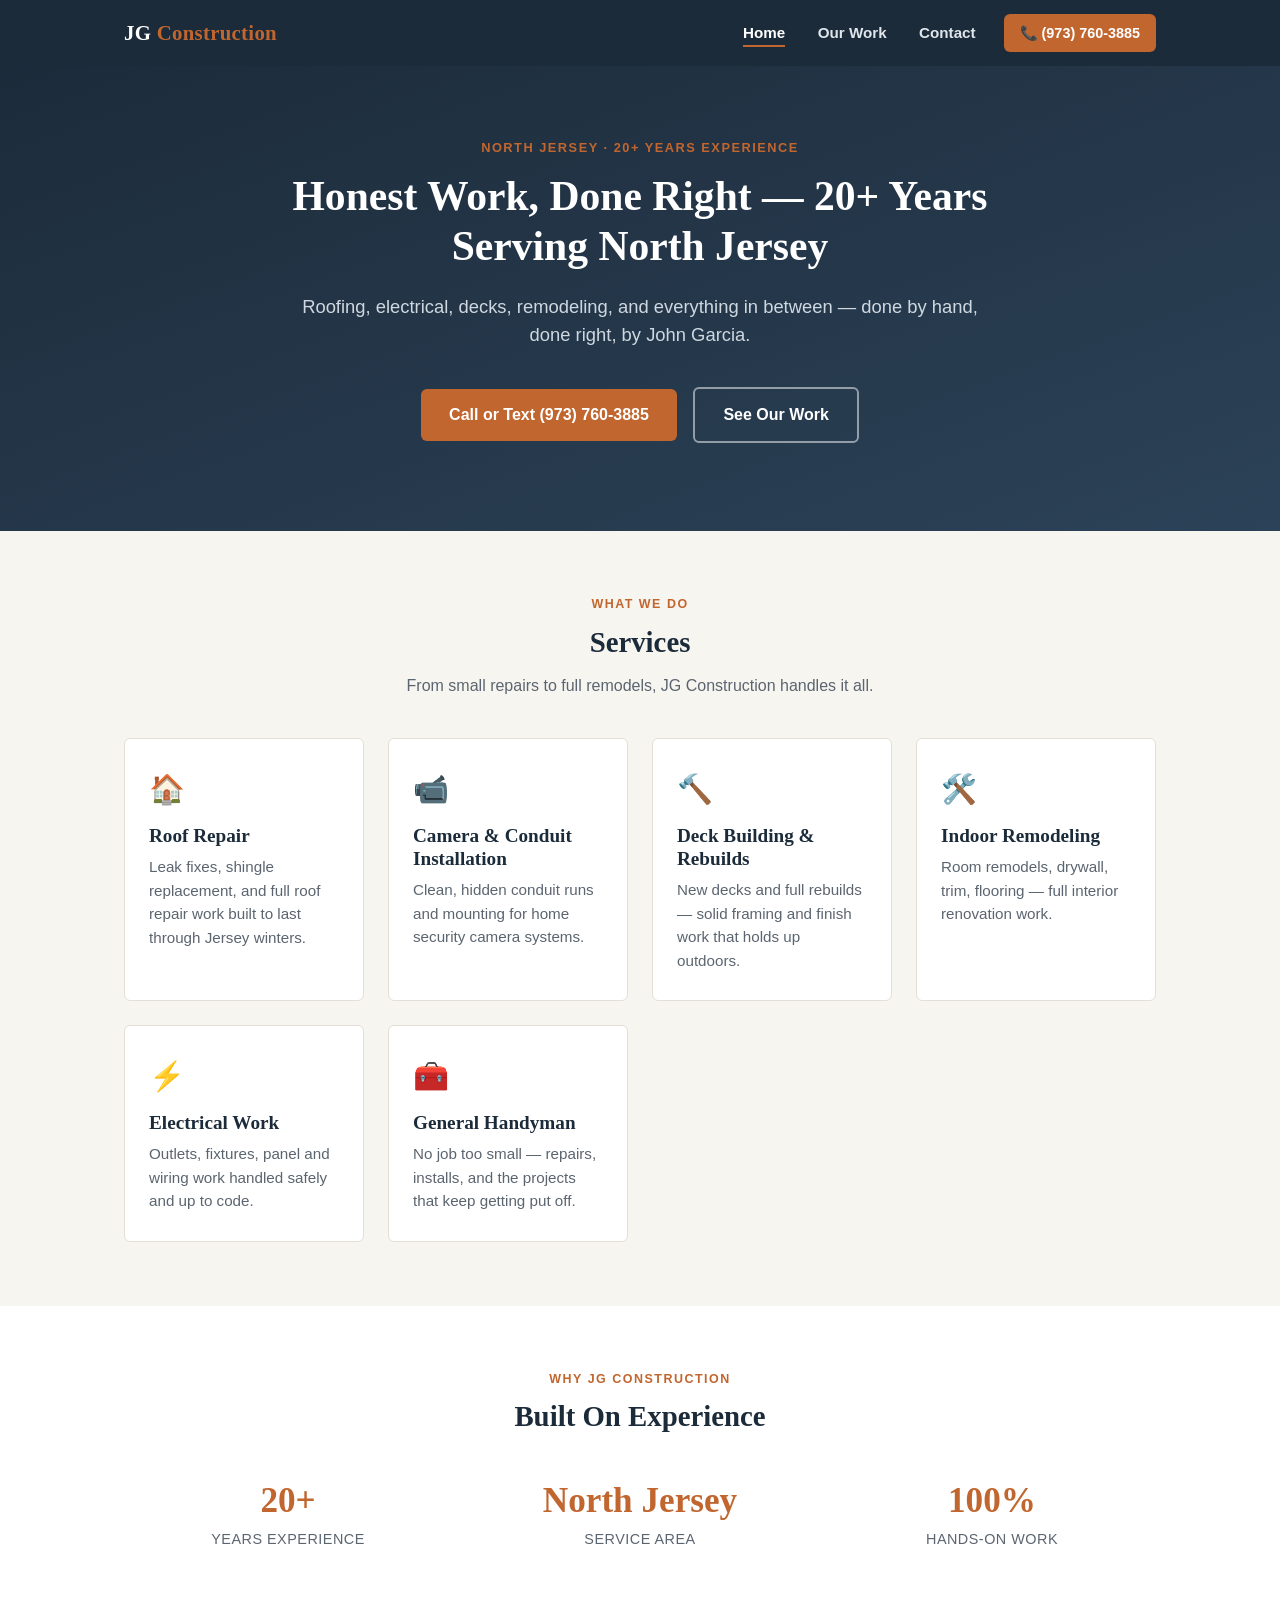
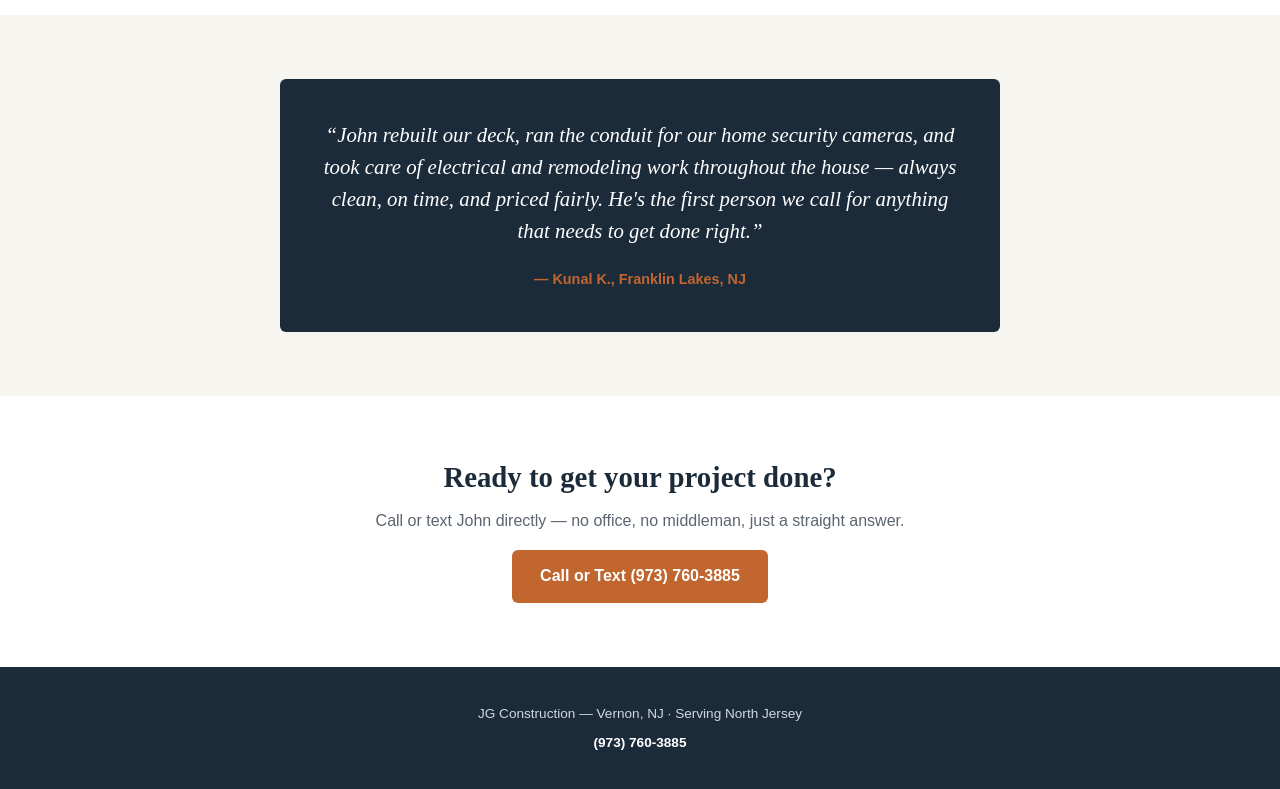
==== index.html @ a0eb36b0 "Initial JG Construction site: home, work gallery, contact Co-Authored-By: Claude Sonnet 5 <noreply@a" ====
<!DOCTYPE html>
<html lang="en">
<head>
<meta charset="UTF-8">
<meta name="viewport" content="width=device-width, initial-scale=1.0">
<title>JG Construction | North Jersey Handyman & Contractor</title>
<meta name="description" content="JG Construction — 20+ years of roofing, electrical, deck, and remodeling work serving North Jersey. Licensed, honest, reliable. Call John Garcia today.">
<link rel="stylesheet" href="css/style.css">
</head>
<body>

<header class="site-header">
  <div class="wrap">
    <a class="brand" href="index.html">JG <span>Construction</span></a>
    <div style="display:flex; align-items:center;">
      <nav class="main-nav">
        <a href="index.html" class="active">Home</a>
        <a href="work.html">Our Work</a>
        <a href="contact.html">Contact</a>
      </nav>
      <a class="header-phone" href="tel:9737603885">📞 (973) 760-3885</a>
    </div>
  </div>
</header>

<section class="hero">
  <div class="wrap">
    <div class="eyebrow">North Jersey · 20+ Years Experience</div>
    <h1>Honest Work, Done Right — 20+ Years Serving North Jersey</h1>
    <p class="tagline">Roofing, electrical, decks, remodeling, and everything in between — done by hand, done right, by John Garcia.</p>
    <a class="btn" href="tel:9737603885">Call or Text (973) 760-3885</a>
    <a class="btn secondary" href="work.html">See Our Work</a>
  </div>
</section>

<section>
  <div class="wrap">
    <div class="section-head">
      <div class="eyebrow">What We Do</div>
      <h2>Services</h2>
      <p>From small repairs to full remodels, JG Construction handles it all.</p>
    </div>
    <div class="grid">
      <div class="card">
        <div class="icon">🏠</div>
        <h3>Roof Repair</h3>
        <p>Leak fixes, shingle replacement, and full roof repair work built to last through Jersey winters.</p>
      </div>
      <div class="card">
        <div class="icon">📹</div>
        <h3>Camera &amp; Conduit Installation</h3>
        <p>Clean, hidden conduit runs and mounting for home security camera systems.</p>
      </div>
      <div class="card">
        <div class="icon">🔨</div>
        <h3>Deck Building &amp; Rebuilds</h3>
        <p>New decks and full rebuilds — solid framing and finish work that holds up outdoors.</p>
      </div>
      <div class="card">
        <div class="icon">🛠️</div>
        <h3>Indoor Remodeling</h3>
        <p>Room remodels, drywall, trim, flooring — full interior renovation work.</p>
      </div>
      <div class="card">
        <div class="icon">⚡</div>
        <h3>Electrical Work</h3>
        <p>Outlets, fixtures, panel and wiring work handled safely and up to code.</p>
      </div>
      <div class="card">
        <div class="icon">🧰</div>
        <h3>General Handyman</h3>
        <p>No job too small — repairs, installs, and the projects that keep getting put off.</p>
      </div>
    </div>
  </div>
</section>

<section class="alt">
  <div class="wrap">
    <div class="section-head">
      <div class="eyebrow">Why JG Construction</div>
      <h2>Built On Experience</h2>
    </div>
    <div class="stats">
      <div class="stat">
        <div class="num">20+</div>
        <div class="label">Years Experience</div>
      </div>
      <div class="stat">
        <div class="num">North Jersey</div>
        <div class="label">Service Area</div>
      </div>
      <div class="stat">
        <div class="num">100%</div>
        <div class="label">Hands-On Work</div>
      </div>
    </div>
  </div>
</section>

<section>
  <div class="wrap">
    <div class="testimonial">
      <blockquote>&ldquo;John rebuilt our deck, ran the conduit for our home security cameras, and took care of electrical and remodeling work throughout the house — always clean, on time, and priced fairly. He's the first person we call for anything that needs to get done right.&rdquo;</blockquote>
      <cite>— Kunal K., Franklin Lakes, NJ</cite>
    </div>
  </div>
</section>

<section class="alt">
  <div class="wrap" style="text-align:center;">
    <h2>Ready to get your project done?</h2>
    <p>Call or text John directly — no office, no middleman, just a straight answer.</p>
    <a class="btn" href="tel:9737603885">Call or Text (973) 760-3885</a>
  </div>
</section>

<footer class="site-footer">
  <div class="wrap">
    <p style="color:#cfd8e0; margin-bottom:8px;">JG Construction — Vernon, NJ &middot; Serving North Jersey</p>
    <a href="tel:9737603885">(973) 760-3885</a>
  </div>
</footer>

</body>
</html>
---- css/style.css ----
/* JG Construction — shared styles */

:root {
  --navy: #1c2b3a;
  --navy-light: #2c4258;
  --cream: #f7f5f0;
  --paper: #ffffff;
  --ink: #23272b;
  --muted: #5b6570;
  --accent: #c1662f;
  --accent-dark: #9e4f22;
  --border: #e4dfd6;
  --radius: 6px;
  --max: 1080px;
}

* { box-sizing: border-box; }

html { scroll-behavior: smooth; }

body {
  margin: 0;
  background: var(--cream);
  color: var(--ink);
  font-family: -apple-system, BlinkMacSystemFont, "Segoe UI", Roboto, Helvetica, Arial, sans-serif;
  line-height: 1.55;
}

h1, h2, h3 {
  font-family: Georgia, "Times New Roman", serif;
  color: var(--navy);
  line-height: 1.2;
  margin: 0 0 0.5em;
}

h1 { font-size: 2.4rem; }
h2 { font-size: 1.8rem; }
h3 { font-size: 1.2rem; }

p { margin: 0 0 1em; color: var(--muted); }

a { color: inherit; }

img { max-width: 100%; display: block; }

.wrap {
  max-width: var(--max);
  margin: 0 auto;
  padding: 0 24px;
}

/* Header / nav */
.site-header {
  background: var(--navy);
  color: #fff;
  position: sticky;
  top: 0;
  z-index: 20;
}

.site-header .wrap {
  display: flex;
  align-items: center;
  justify-content: space-between;
  padding-top: 14px;
  padding-bottom: 14px;
}

.brand {
  font-family: Georgia, serif;
  font-size: 1.3rem;
  font-weight: bold;
  color: #fff;
  text-decoration: none;
  letter-spacing: 0.3px;
}

.brand span { color: var(--accent); }

nav.main-nav a {
  color: #dfe6ec;
  text-decoration: none;
  margin-left: 28px;
  font-size: 0.95rem;
  font-weight: 600;
  padding-bottom: 4px;
  border-bottom: 2px solid transparent;
}

nav.main-nav a:hover,
nav.main-nav a.active {
  color: #fff;
  border-bottom-color: var(--accent);
}

.header-phone {
  display: none;
}

@media (min-width: 640px) {
  .header-phone {
    display: inline-block;
    margin-left: 28px;
    background: var(--accent);
    color: #fff;
    padding: 8px 16px;
    border-radius: var(--radius);
    font-weight: 700;
    text-decoration: none;
    font-size: 0.9rem;
    white-space: nowrap;
  }
  .header-phone:hover { background: var(--accent-dark); }
}

/* Hero */
.hero {
  background: linear-gradient(160deg, var(--navy) 0%, var(--navy-light) 100%);
  color: #fff;
  padding: 72px 0 88px;
}

.hero .wrap { max-width: 760px; text-align: center; }

.hero h1 { color: #fff; font-size: 2.6rem; }

.hero .tagline {
  color: #cfd8e0;
  font-size: 1.15rem;
  margin-bottom: 2em;
}

.hero .eyebrow {
  text-transform: uppercase;
  letter-spacing: 1.5px;
  font-size: 0.8rem;
  color: var(--accent);
  font-weight: 700;
  margin-bottom: 14px;
}

.btn {
  display: inline-block;
  background: var(--accent);
  color: #fff;
  padding: 14px 28px;
  border-radius: var(--radius);
  text-decoration: none;
  font-weight: 700;
  font-size: 1rem;
  transition: background 0.15s ease;
}

.btn:hover { background: var(--accent-dark); }

.btn.secondary {
  background: transparent;
  border: 2px solid rgba(255,255,255,0.5);
  color: #fff;
  margin-left: 12px;
}

.btn.secondary:hover { border-color: #fff; background: rgba(255,255,255,0.08); }

/* Sections */
section { padding: 64px 0; }

section.alt { background: var(--paper); }

.section-head { text-align: center; max-width: 620px; margin: 0 auto 40px; }

.section-head .eyebrow {
  text-transform: uppercase;
  letter-spacing: 1.5px;
  font-size: 0.78rem;
  color: var(--accent);
  font-weight: 700;
  margin-bottom: 10px;
}

/* Services grid */
.grid {
  display: grid;
  grid-template-columns: repeat(auto-fit, minmax(220px, 1fr));
  gap: 24px;
}

.card {
  background: var(--paper);
  border: 1px solid var(--border);
  border-radius: var(--radius);
  padding: 28px 24px;
}

.card .icon { font-size: 1.8rem; margin-bottom: 12px; }

.card h3 { margin-bottom: 8px; }

.card p { margin-bottom: 0; font-size: 0.95rem; }

/* Why us stats */
.stats {
  display: grid;
  grid-template-columns: repeat(auto-fit, minmax(160px, 1fr));
  gap: 24px;
  text-align: center;
  margin-top: 40px;
}

.stat .num {
  font-family: Georgia, serif;
  font-size: 2.2rem;
  color: var(--accent);
  font-weight: bold;
}

.stat .label {
  color: var(--muted);
  font-size: 0.9rem;
  text-transform: uppercase;
  letter-spacing: 0.5px;
}

/* Testimonial */
.testimonial {
  background: var(--navy);
  color: #fff;
  border-radius: var(--radius);
  padding: 40px;
  max-width: 720px;
  margin: 0 auto;
  text-align: center;
}

.testimonial blockquote {
  font-family: Georgia, serif;
  font-size: 1.3rem;
  font-style: italic;
  margin: 0 0 20px;
  color: #fff;
}

.testimonial cite {
  color: var(--accent);
  font-style: normal;
  font-weight: 700;
  font-size: 0.9rem;
}

/* Gallery */
.filter-bar {
  display: flex;
  flex-wrap: wrap;
  gap: 10px;
  justify-content: center;
  margin-bottom: 36px;
}

.filter-bar button {
  background: var(--paper);
  border: 1px solid var(--border);
  border-radius: 999px;
  padding: 8px 18px;
  font-size: 0.9rem;
  font-weight: 600;
  color: var(--navy);
  cursor: pointer;
}

.filter-bar button:hover { border-color: var(--accent); }

.filter-bar button.active {
  background: var(--navy);
  border-color: var(--navy);
  color: #fff;
}

.gallery-grid {
  display: grid;
  grid-template-columns: repeat(auto-fill, minmax(260px, 1fr));
  gap: 20px;
}

.photo-card {
  background: var(--paper);
  border: 1px solid var(--border);
  border-radius: var(--radius);
  overflow: hidden;
}

.photo-card img {
  width: 100%;
  height: 200px;
  object-fit: cover;
}

.photo-card .caption {
  padding: 14px 16px;
}

.photo-card .caption .cat {
  color: var(--accent);
  text-transform: uppercase;
  font-size: 0.72rem;
  font-weight: 700;
  letter-spacing: 0.5px;
}

.photo-card .caption p {
  margin: 6px 0 0;
  font-size: 0.9rem;
  color: var(--ink);
}

.placeholder-card {
  border: 2px dashed var(--border);
  border-radius: var(--radius);
  padding: 36px 20px;
  text-align: center;
  color: var(--muted);
  background: var(--paper);
}

.placeholder-card .icon { font-size: 1.8rem; margin-bottom: 8px; }

/* Contact page */
.contact-grid {
  display: grid;
  grid-template-columns: 1.1fr 0.9fr;
  gap: 40px;
}

@media (max-width: 760px) {
  .contact-grid { grid-template-columns: 1fr; }
}

.contact-card {
  background: var(--paper);
  border: 1px solid var(--border);
  border-radius: var(--radius);
  padding: 28px;
  margin-bottom: 20px;
}

.contact-card h3 { margin-bottom: 6px; }

.contact-card .value {
  font-size: 1.2rem;
  font-weight: 700;
  color: var(--navy);
}

.area-list {
  list-style: none;
  padding: 0;
  margin: 0;
  display: flex;
  flex-wrap: wrap;
  gap: 8px;
}

.area-list li {
  background: var(--cream);
  border: 1px solid var(--border);
  padding: 6px 14px;
  border-radius: 999px;
  font-size: 0.85rem;
  color: var(--navy);
}

/* Footer */
footer.site-footer {
  background: var(--navy);
  color: #cfd8e0;
  padding: 36px 0;
  text-align: center;
  font-size: 0.85rem;
}

footer.site-footer a { color: #fff; text-decoration: none; font-weight: 600; }

/* Mobile nav simplification */
@media (max-width: 560px) {
  nav.main-nav a { margin-left: 14px; font-size: 0.85rem; }
  .hero h1 { font-size: 2rem; }
  .btn.secondary { display: block; margin: 12px auto 0; width: fit-content; }
}
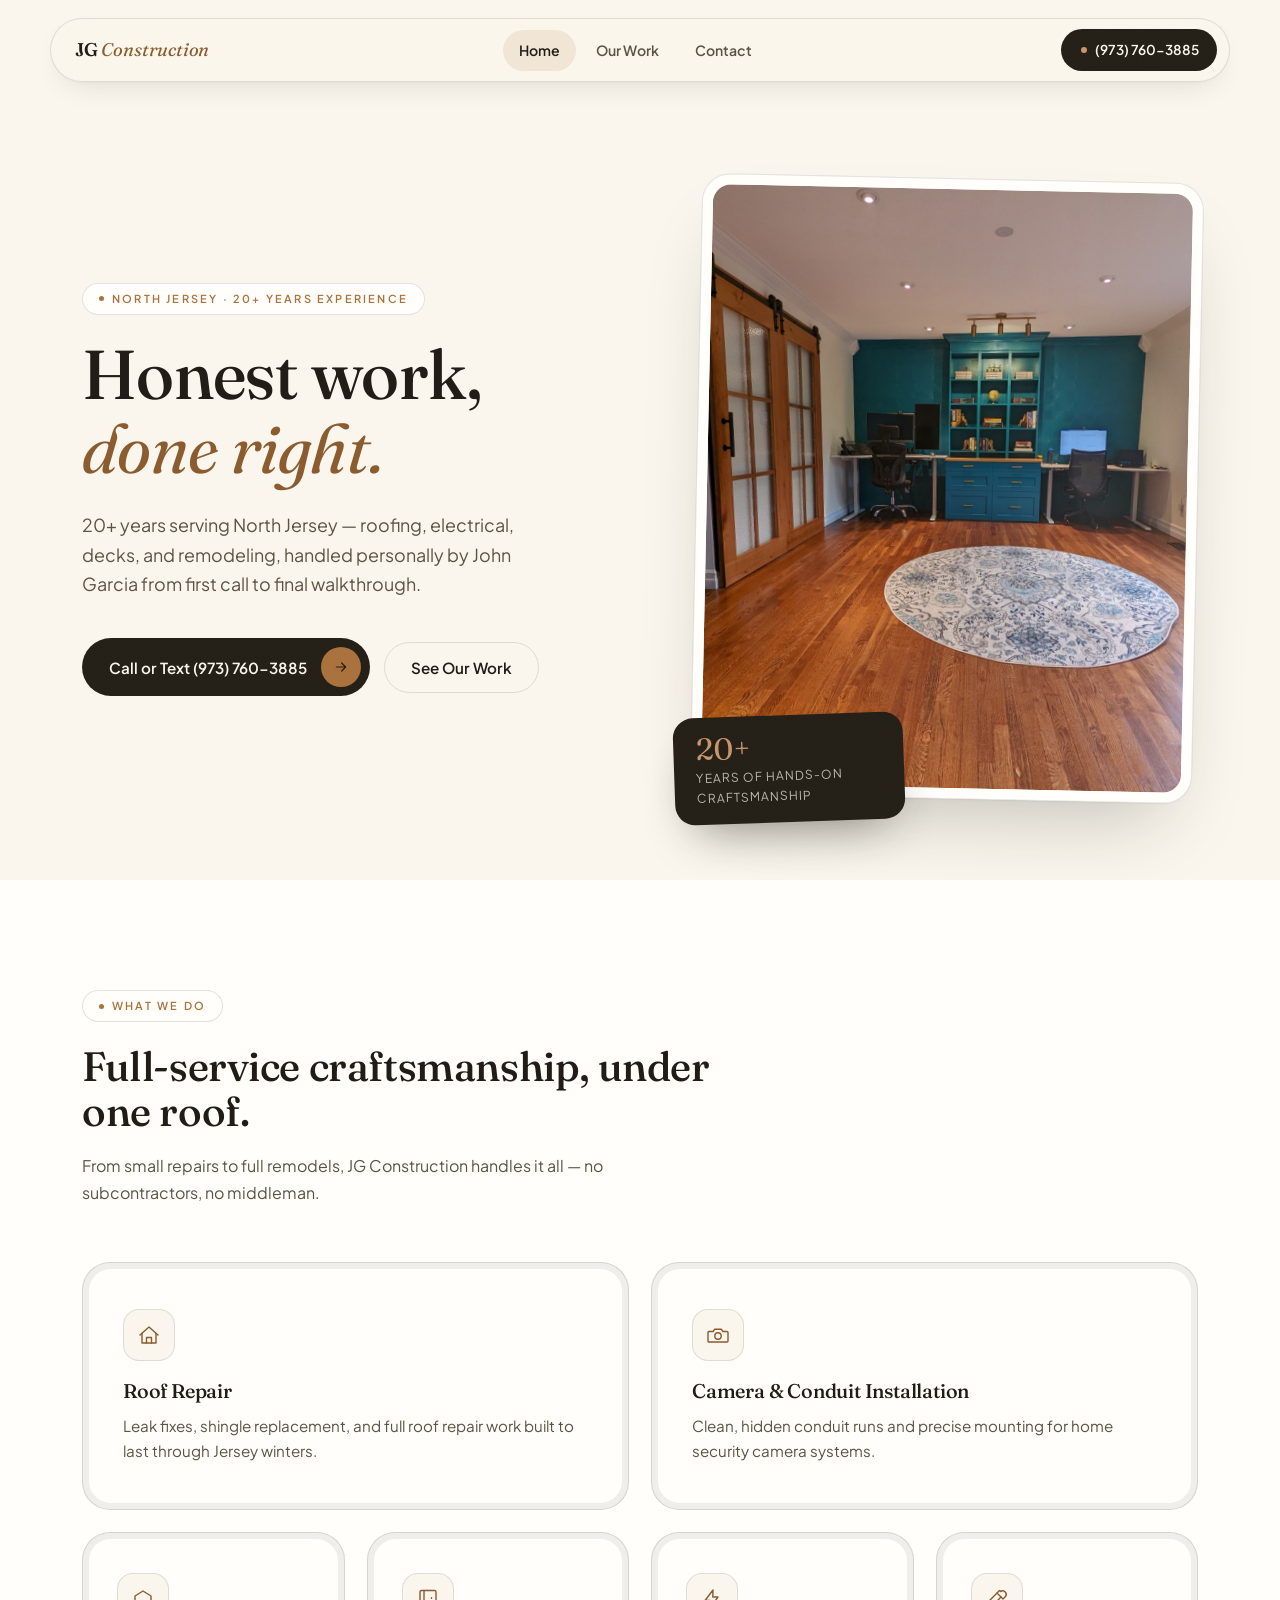
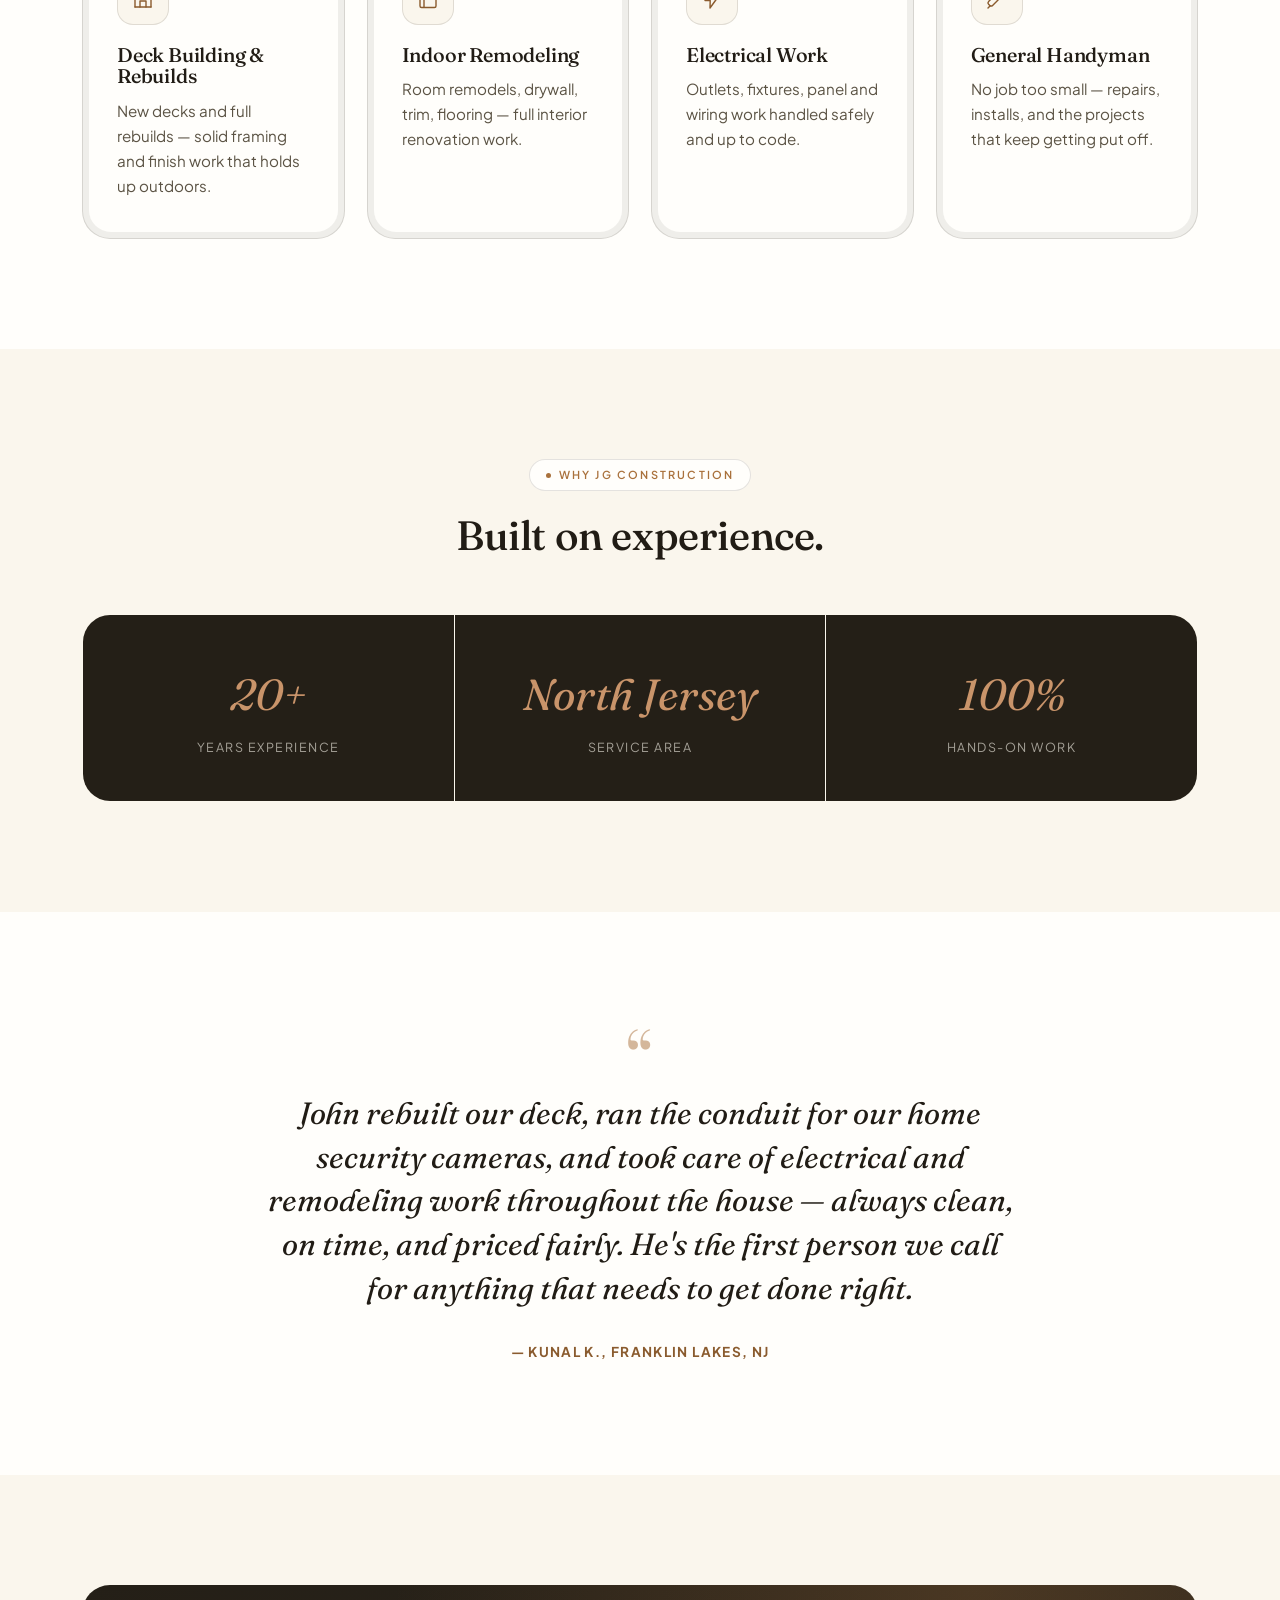
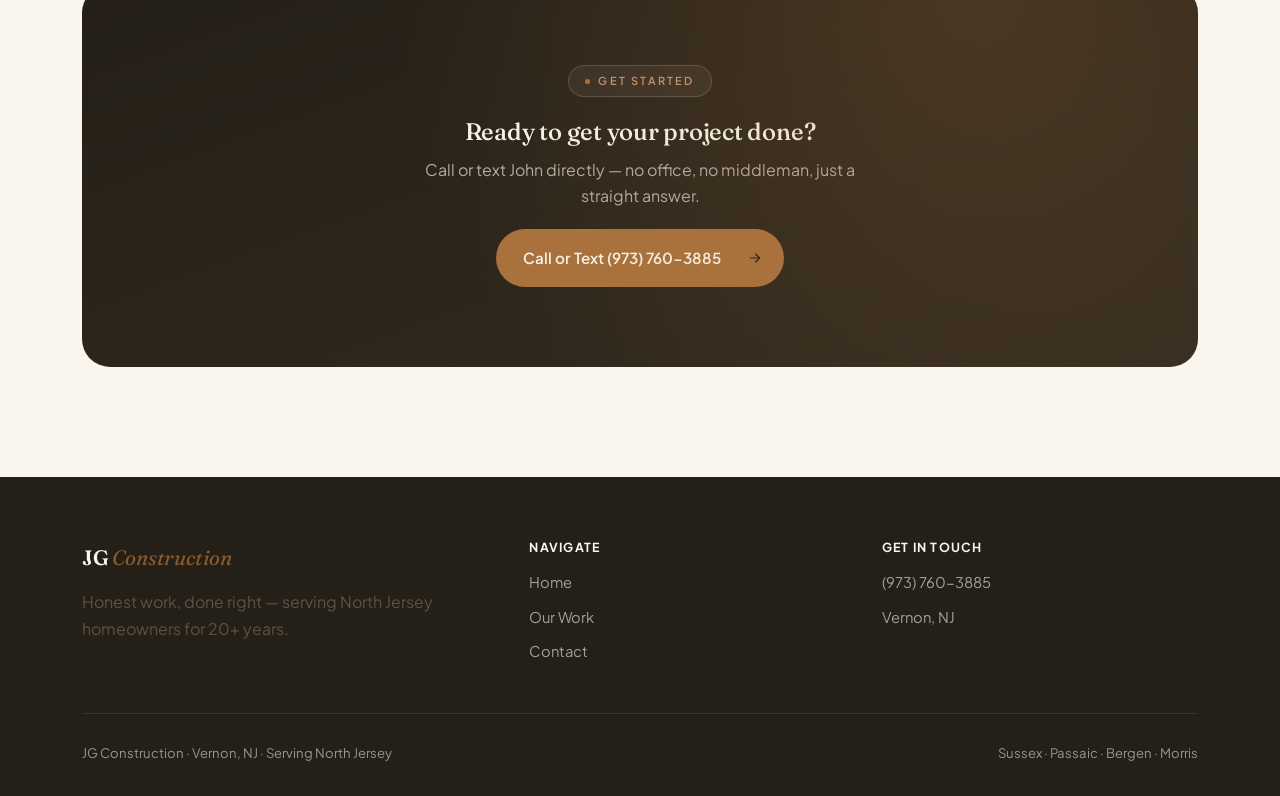
==== commit 93aabcef: "Promote Premium redesign to live site, group before/after into project cards, add bathroom project, " ====
--- a/index.html
+++ b/index.html
@@ -3,124 +3,220 @@
 <head>
 <meta charset="UTF-8">
 <meta name="viewport" content="width=device-width, initial-scale=1.0">
-<title>JG Construction | North Jersey Handyman & Contractor</title>
+<title>JG Construction | North Jersey Design-Build &amp; Handyman</title>
 <meta name="description" content="JG Construction — 20+ years of roofing, electrical, deck, and remodeling work serving North Jersey. Licensed, honest, reliable. Call John Garcia today.">
+<link rel="preconnect" href="https://fonts.googleapis.com">
+<link rel="preconnect" href="https://fonts.gstatic.com" crossorigin>
+<link href="https://fonts.googleapis.com/css2?family=Fraunces:ital,opsz,wght@0,9..144,300;0,9..144,400;0,9..144,500;0,9..144,600;0,9..144,700;1,9..144,400;1,9..144,500&family=Plus+Jakarta+Sans:wght@400;500;600;700;800&display=swap" rel="stylesheet">
 <link rel="stylesheet" href="css/style.css">
 </head>
 <body>
 
-<header class="site-header">
-  <div class="wrap">
-    <a class="brand" href="index.html">JG <span>Construction</span></a>
-    <div style="display:flex; align-items:center;">
-      <nav class="main-nav">
-        <a href="index.html" class="active">Home</a>
+<div class="grain"></div>
+
+<div class="nav-shell">
+  <div class="nav-island">
+    <a class="brand" href="index.html">JG <em>Construction</em></a>
+    <nav class="main-nav">
+      <a href="index.html" class="active">Home</a>
+      <a href="work.html">Our Work</a>
+      <a href="contact.html">Contact</a>
+    </nav>
+    <div class="nav-cta">
+      <a class="header-phone" href="tel:9737603885"><span class="dot"></span>(973) 760-3885</a>
+      <button class="hamburger" aria-label="Toggle menu"><span></span><span></span><span></span></button>
+    </div>
+  </div>
+</div>
+
+<div class="mobile-menu">
+  <a href="index.html">Home</a>
+  <a href="work.html">Our Work</a>
+  <a href="contact.html">Contact</a>
+  <a class="m-phone" href="tel:9737603885">(973) 760-3885</a>
+</div>
+
+<section class="hero">
+  <div class="wrap">
+    <div class="hero-grid">
+      <div class="hero-copy reveal is-visible">
+        <div class="eyebrow">North Jersey · 20+ Years Experience</div>
+        <h1>Honest work,<br><em>done right.</em></h1>
+        <p class="lede">20+ years serving North Jersey — roofing, electrical, decks, and remodeling, handled personally by John Garcia from first call to final walkthrough.</p>
+        <div class="btn-row">
+          <a class="btn" href="tel:9737603885">
+            Call or Text (973) 760-3885
+            <span class="icon-circle">
+              <svg viewBox="0 0 24 24" fill="none" stroke="#241F17" stroke-width="1.8" stroke-linecap="round" stroke-linejoin="round"><path d="M5 12h14M13 6l6 6-6 6"/></svg>
+            </span>
+          </a>
+          <a class="btn secondary" href="work.html">See Our Work</a>
+        </div>
+      </div>
+      <div class="hero-media reveal reveal-2 is-visible">
+        <div class="frame">
+          <div class="frame-inner">
+            <img src="images/dining-to-office-after.jpg" alt="Home office remodel completed by JG Construction">
+          </div>
+        </div>
+        <div class="tag-float">
+          <div class="num">20+</div>
+          <div class="lbl">Years of hands-on craftsmanship</div>
+        </div>
+      </div>
+    </div>
+  </div>
+</section>
+
+<section class="paper">
+  <div class="wrap">
+    <div class="section-head reveal">
+      <div class="eyebrow">What We Do</div>
+      <h2>Full-service craftsmanship, under one roof.</h2>
+      <p>From small repairs to full remodels, JG Construction handles it all — no subcontractors, no middleman.</p>
+    </div>
+
+    <div class="bento">
+      <div class="card reveal reveal-1">
+        <div class="card-inner">
+          <div class="icon-badge">
+            <svg viewBox="0 0 24 24" fill="none" stroke="currentColor" stroke-linecap="round" stroke-linejoin="round"><path d="M3 12 12 4l9 8"/><path d="M5 10.5V20h14v-9.5"/><path d="M9.5 20v-5.5h5V20"/></svg>
+          </div>
+          <h3>Roof Repair</h3>
+          <p>Leak fixes, shingle replacement, and full roof repair work built to last through Jersey winters.</p>
+        </div>
+      </div>
+
+      <div class="card reveal reveal-2">
+        <div class="card-inner">
+          <div class="icon-badge">
+            <svg viewBox="0 0 24 24" fill="none" stroke="currentColor" stroke-linecap="round" stroke-linejoin="round"><path d="M3 8.5h4.2l1.5-2.3h6.6l1.5 2.3H21a1 1 0 0 1 1 1V18a1 1 0 0 1-1 1H3a1 1 0 0 1-1-1V9.5a1 1 0 0 1 1-1Z"/><circle cx="12" cy="13" r="3.2"/></svg>
+          </div>
+          <h3>Camera &amp; Conduit Installation</h3>
+          <p>Clean, hidden conduit runs and precise mounting for home security camera systems.</p>
+        </div>
+      </div>
+
+      <div class="card reveal reveal-3">
+        <div class="card-inner">
+          <div class="icon-badge">
+            <svg viewBox="0 0 24 24" fill="none" stroke="currentColor" stroke-linecap="round" stroke-linejoin="round"><path d="M4 20V9l8-5 8 5v11"/><path d="M4 20h16"/><path d="M9 20v-6h6v6"/></svg>
+          </div>
+          <h3>Deck Building &amp; Rebuilds</h3>
+          <p>New decks and full rebuilds — solid framing and finish work that holds up outdoors.</p>
+        </div>
+      </div>
+
+      <div class="card reveal reveal-4">
+        <div class="card-inner">
+          <div class="icon-badge">
+            <svg viewBox="0 0 24 24" fill="none" stroke="currentColor" stroke-linecap="round" stroke-linejoin="round"><rect x="4" y="3.5" width="16" height="17" rx="1.5"/><path d="M8 3.5V20M15.5 10.8v.6"/></svg>
+          </div>
+          <h3>Indoor Remodeling</h3>
+          <p>Room remodels, drywall, trim, flooring — full interior renovation work.</p>
+        </div>
+      </div>
+
+      <div class="card reveal reveal-5">
+        <div class="card-inner">
+          <div class="icon-badge">
+            <svg viewBox="0 0 24 24" fill="none" stroke="currentColor" stroke-linecap="round" stroke-linejoin="round"><path d="M13 3 5 13.5h5.2L10 21l8-11h-5.2L13 3Z"/></svg>
+          </div>
+          <h3>Electrical Work</h3>
+          <p>Outlets, fixtures, panel and wiring work handled safely and up to code.</p>
+        </div>
+      </div>
+
+      <div class="card reveal reveal-6">
+        <div class="card-inner">
+          <div class="icon-badge">
+            <svg viewBox="0 0 24 24" fill="none" stroke="currentColor" stroke-linecap="round" stroke-linejoin="round"><path d="M14.5 3.5 12 6l6 6 2.5-2.5a3.5 3.5 0 0 0-4.9-4.9Z"/><path d="M12 6 3.6 14.4a2 2 0 0 0 0 2.8l1.2 1.2a2 2 0 0 0 2.8 0L16 10"/><path d="m5 19-2 2"/></svg>
+          </div>
+          <h3>General Handyman</h3>
+          <p>No job too small — repairs, installs, and the projects that keep getting put off.</p>
+        </div>
+      </div>
+    </div>
+  </div>
+</section>
+
+<section>
+  <div class="wrap">
+    <div class="section-head center reveal">
+      <div class="eyebrow">Why JG Construction</div>
+      <h2>Built on experience.</h2>
+    </div>
+    <div class="stats-row reveal reveal-2">
+      <div class="stat-cell">
+        <div class="num">20+</div>
+        <div class="lbl">Years Experience</div>
+      </div>
+      <div class="stat-cell">
+        <div class="num">North Jersey</div>
+        <div class="lbl">Service Area</div>
+      </div>
+      <div class="stat-cell">
+        <div class="num">100%</div>
+        <div class="lbl">Hands-On Work</div>
+      </div>
+    </div>
+  </div>
+</section>
+
+<section class="paper">
+  <div class="wrap">
+    <div class="testimonial-wrap reveal">
+      <div class="quote-mark">&ldquo;</div>
+      <blockquote>John rebuilt our deck, ran the conduit for our home security cameras, and took care of electrical and remodeling work throughout the house — always clean, on time, and priced fairly. He's the first person we call for anything that needs to get done right.</blockquote>
+      <cite>— Kunal K., Franklin Lakes, NJ</cite>
+    </div>
+  </div>
+</section>
+
+<section>
+  <div class="wrap">
+    <div class="cta-band reveal">
+      <div class="eyebrow on-dark">Get Started</div>
+      <h2>Ready to get your project done?</h2>
+      <p>Call or text John directly — no office, no middleman, just a straight answer.</p>
+      <div class="btn-row">
+        <a class="btn on-dark" href="tel:9737603885">
+          Call or Text (973) 760-3885
+          <span class="icon-circle">
+            <svg viewBox="0 0 24 24" fill="none" stroke="#241F17" stroke-width="1.8" stroke-linecap="round" stroke-linejoin="round"><path d="M5 12h14M13 6l6 6-6 6"/></svg>
+          </span>
+        </a>
+      </div>
+    </div>
+  </div>
+</section>
+
+<footer class="site-footer">
+  <div class="wrap">
+    <div class="footer-grid">
+      <div>
+        <a class="brand" href="index.html">JG <em>Construction</em></a>
+        <p>Honest work, done right — serving North Jersey homeowners for 20+ years.</p>
+      </div>
+      <div class="footer-col">
+        <h4>Navigate</h4>
+        <a href="index.html">Home</a>
         <a href="work.html">Our Work</a>
         <a href="contact.html">Contact</a>
-      </nav>
-      <a class="header-phone" href="tel:9737603885">📞 (973) 760-3885</a>
-    </div>
-  </div>
-</header>
-
-<section class="hero">
-  <div class="wrap">
-    <div class="eyebrow">North Jersey · 20+ Years Experience</div>
-    <h1>Honest Work, Done Right — 20+ Years Serving North Jersey</h1>
-    <p class="tagline">Roofing, electrical, decks, remodeling, and everything in between — done by hand, done right, by John Garcia.</p>
-    <a class="btn" href="tel:9737603885">Call or Text (973) 760-3885</a>
-    <a class="btn secondary" href="work.html">See Our Work</a>
-  </div>
-</section>
-
-<section>
-  <div class="wrap">
-    <div class="section-head">
-      <div class="eyebrow">What We Do</div>
-      <h2>Services</h2>
-      <p>From small repairs to full remodels, JG Construction handles it all.</p>
-    </div>
-    <div class="grid">
-      <div class="card">
-        <div class="icon">🏠</div>
-        <h3>Roof Repair</h3>
-        <p>Leak fixes, shingle replacement, and full roof repair work built to last through Jersey winters.</p>
-      </div>
-      <div class="card">
-        <div class="icon">📹</div>
-        <h3>Camera &amp; Conduit Installation</h3>
-        <p>Clean, hidden conduit runs and mounting for home security camera systems.</p>
-      </div>
-      <div class="card">
-        <div class="icon">🔨</div>
-        <h3>Deck Building &amp; Rebuilds</h3>
-        <p>New decks and full rebuilds — solid framing and finish work that holds up outdoors.</p>
-      </div>
-      <div class="card">
-        <div class="icon">🛠️</div>
-        <h3>Indoor Remodeling</h3>
-        <p>Room remodels, drywall, trim, flooring — full interior renovation work.</p>
-      </div>
-      <div class="card">
-        <div class="icon">⚡</div>
-        <h3>Electrical Work</h3>
-        <p>Outlets, fixtures, panel and wiring work handled safely and up to code.</p>
-      </div>
-      <div class="card">
-        <div class="icon">🧰</div>
-        <h3>General Handyman</h3>
-        <p>No job too small — repairs, installs, and the projects that keep getting put off.</p>
-      </div>
-    </div>
-  </div>
-</section>
-
-<section class="alt">
-  <div class="wrap">
-    <div class="section-head">
-      <div class="eyebrow">Why JG Construction</div>
-      <h2>Built On Experience</h2>
-    </div>
-    <div class="stats">
-      <div class="stat">
-        <div class="num">20+</div>
-        <div class="label">Years Experience</div>
-      </div>
-      <div class="stat">
-        <div class="num">North Jersey</div>
-        <div class="label">Service Area</div>
-      </div>
-      <div class="stat">
-        <div class="num">100%</div>
-        <div class="label">Hands-On Work</div>
-      </div>
-    </div>
-  </div>
-</section>
-
-<section>
-  <div class="wrap">
-    <div class="testimonial">
-      <blockquote>&ldquo;John rebuilt our deck, ran the conduit for our home security cameras, and took care of electrical and remodeling work throughout the house — always clean, on time, and priced fairly. He's the first person we call for anything that needs to get done right.&rdquo;</blockquote>
-      <cite>— Kunal K., Franklin Lakes, NJ</cite>
-    </div>
-  </div>
-</section>
-
-<section class="alt">
-  <div class="wrap" style="text-align:center;">
-    <h2>Ready to get your project done?</h2>
-    <p>Call or text John directly — no office, no middleman, just a straight answer.</p>
-    <a class="btn" href="tel:9737603885">Call or Text (973) 760-3885</a>
-  </div>
-</section>
-
-<footer class="site-footer">
-  <div class="wrap">
-    <p style="color:#cfd8e0; margin-bottom:8px;">JG Construction — Vernon, NJ &middot; Serving North Jersey</p>
-    <a href="tel:9737603885">(973) 760-3885</a>
+      </div>
+      <div class="footer-col">
+        <h4>Get In Touch</h4>
+        <a href="tel:9737603885">(973) 760-3885</a>
+        <p>Vernon, NJ</p>
+      </div>
+    </div>
+    <div class="footer-bottom">
+      <span>JG Construction &middot; Vernon, NJ &middot; Serving North Jersey</span>
+      <span>Sussex &middot; Passaic &middot; Bergen &middot; Morris</span>
+    </div>
   </div>
 </footer>
 
+<script src="js/motion.js"></script>
 </body>
 </html>
--- a/css/style.css
+++ b/css/style.css
@@ -1,359 +1,879 @@
-/* JG Construction — shared styles */
+/* ==========================================================================
+   JG Construction — Premium / High-End redesign
+   Editorial Luxury vibe · Asymmetrical Bento + Editorial Split layout
+   ========================================================================== */
 
 :root {
-  --navy: #1c2b3a;
-  --navy-light: #2c4258;
-  --cream: #f7f5f0;
-  --paper: #ffffff;
-  --ink: #23272b;
-  --muted: #5b6570;
-  --accent: #c1662f;
-  --accent-dark: #9e4f22;
-  --border: #e4dfd6;
-  --radius: 6px;
-  --max: 1080px;
+  /* Warm editorial palette — espresso, brass, cream. No navy, no orange-red. */
+  --cream:        #FAF6ED;
+  --paper:        #FFFEFB;
+  --ink:          #211C15;
+  --ink-soft:     #5B5344;
+  --ink-faint:    #8A8171;
+  --espresso:     #241F17;
+  --espresso-2:   #332B1F;
+  --brass:        #A9713C;
+  --brass-dark:   #8A5B2E;
+  --brass-light:  #C9946A;
+  --hairline:     rgba(33, 28, 21, 0.12);
+  --hairline-soft:rgba(33, 28, 21, 0.07);
+  --hairline-inv: rgba(250, 246, 237, 0.16);
+  --hairline-inv-soft: rgba(250, 246, 237, 0.09);
+
+  --radius-lg: 28px;
+  --radius-md: 20px;
+  --radius-sm: 12px;
+  --radius-pill: 999px;
+
+  --max: 1180px;
+  --ease: cubic-bezier(0.32, 0.72, 0, 1);
+  --ease-soft: cubic-bezier(0.16, 1, 0.3, 1);
 }
 
 * { box-sizing: border-box; }
 
-html { scroll-behavior: smooth; }
+html {
+  scroll-behavior: smooth;
+}
 
 body {
   margin: 0;
   background: var(--cream);
+  color: var(--ink-soft);
+  font-family: "Plus Jakarta Sans", -apple-system, BlinkMacSystemFont, "Segoe UI", sans-serif;
+  font-size: 16px;
+  line-height: 1.65;
+  -webkit-font-smoothing: antialiased;
+  overflow-x: hidden;
+}
+
+h1, h2, h3, h4 {
+  font-family: "Fraunces", Georgia, serif;
   color: var(--ink);
-  font-family: -apple-system, BlinkMacSystemFont, "Segoe UI", Roboto, Helvetica, Arial, sans-serif;
-  line-height: 1.55;
-}
-
-h1, h2, h3 {
-  font-family: Georgia, "Times New Roman", serif;
-  color: var(--navy);
-  line-height: 1.2;
+  line-height: 1.08;
+  font-weight: 500;
+  letter-spacing: -0.01em;
   margin: 0 0 0.5em;
 }
 
-h1 { font-size: 2.4rem; }
-h2 { font-size: 1.8rem; }
-h3 { font-size: 1.2rem; }
-
-p { margin: 0 0 1em; color: var(--muted); }
-
-a { color: inherit; }
+h1 em, h2 em, .serif-italic {
+  font-style: italic;
+  font-weight: 400;
+  color: var(--brass-dark);
+}
+
+p { margin: 0 0 1.2em; color: var(--ink-soft); }
+
+a { color: inherit; text-decoration: none; }
 
 img { max-width: 100%; display: block; }
 
 .wrap {
   max-width: var(--max);
   margin: 0 auto;
-  padding: 0 24px;
-}
-
-/* Header / nav */
-.site-header {
-  background: var(--navy);
-  color: #fff;
+  padding: 0 32px;
+}
+
+.eyebrow {
+  display: inline-flex;
+  align-items: center;
+  gap: 8px;
+  text-transform: uppercase;
+  letter-spacing: 0.2em;
+  font-size: 11px;
+  font-weight: 600;
+  color: var(--brass);
+  padding: 6px 16px;
+  border: 1px solid var(--hairline);
+  border-radius: var(--radius-pill);
+  background: var(--paper);
+  margin-bottom: 22px;
+}
+
+.eyebrow::before {
+  content: "";
+  width: 5px;
+  height: 5px;
+  border-radius: 50%;
+  background: var(--brass);
+  flex-shrink: 0;
+}
+
+.eyebrow.on-dark {
+  background: rgba(250,246,237,0.06);
+  border-color: var(--hairline-inv);
+  color: var(--brass-light);
+}
+
+/* ---------------- Fluid Island Nav ---------------- */
+.nav-shell {
   position: sticky;
   top: 0;
-  z-index: 20;
-}
-
-.site-header .wrap {
+  z-index: 50;
+  padding: 18px 20px 0;
+  pointer-events: none;
+}
+
+.nav-island {
+  pointer-events: auto;
+  max-width: var(--max);
+  margin: 0 auto;
   display: flex;
   align-items: center;
   justify-content: space-between;
-  padding-top: 14px;
-  padding-bottom: 14px;
+  gap: 20px;
+  background: rgba(250, 246, 237, 0.72);
+  backdrop-filter: blur(20px) saturate(160%);
+  -webkit-backdrop-filter: blur(20px) saturate(160%);
+  border: 1px solid var(--hairline);
+  border-radius: var(--radius-pill);
+  padding: 10px 12px 10px 24px;
+  box-shadow: 0 1px 2px rgba(33,28,21,0.03), 0 12px 32px -16px rgba(33,28,21,0.18);
+  transition: background 0.4s var(--ease);
 }
 
 .brand {
-  font-family: Georgia, serif;
-  font-size: 1.3rem;
-  font-weight: bold;
-  color: #fff;
-  text-decoration: none;
-  letter-spacing: 0.3px;
-}
-
-.brand span { color: var(--accent); }
-
-nav.main-nav a {
-  color: #dfe6ec;
-  text-decoration: none;
-  margin-left: 28px;
-  font-size: 0.95rem;
+  font-family: "Fraunces", serif;
+  font-size: 1.15rem;
   font-weight: 600;
-  padding-bottom: 4px;
-  border-bottom: 2px solid transparent;
-}
-
-nav.main-nav a:hover,
-nav.main-nav a.active {
-  color: #fff;
-  border-bottom-color: var(--accent);
+  color: var(--ink);
+  letter-spacing: -0.01em;
+  white-space: nowrap;
+}
+
+.brand em { font-style: italic; font-weight: 400; color: var(--brass-dark); }
+
+.main-nav {
+  display: none;
+  align-items: center;
+  gap: 4px;
+}
+
+.main-nav a {
+  color: var(--ink-soft);
+  font-size: 0.88rem;
+  font-weight: 600;
+  padding: 9px 16px;
+  border-radius: var(--radius-pill);
+  transition: color 0.3s var(--ease), background 0.3s var(--ease);
+}
+
+.main-nav a:hover { color: var(--ink); background: var(--hairline-soft); }
+
+.main-nav a.active { color: var(--ink); background: rgba(169,113,60,0.12); }
+
+.nav-cta {
+  display: flex;
+  align-items: center;
+  gap: 10px;
 }
 
 .header-phone {
   display: none;
-}
-
-@media (min-width: 640px) {
-  .header-phone {
-    display: inline-block;
-    margin-left: 28px;
-    background: var(--accent);
-    color: #fff;
-    padding: 8px 16px;
-    border-radius: var(--radius);
-    font-weight: 700;
-    text-decoration: none;
-    font-size: 0.9rem;
-    white-space: nowrap;
-  }
-  .header-phone:hover { background: var(--accent-dark); }
-}
-
-/* Hero */
-.hero {
-  background: linear-gradient(160deg, var(--navy) 0%, var(--navy-light) 100%);
-  color: #fff;
-  padding: 72px 0 88px;
-}
-
-.hero .wrap { max-width: 760px; text-align: center; }
-
-.hero h1 { color: #fff; font-size: 2.6rem; }
-
-.hero .tagline {
-  color: #cfd8e0;
-  font-size: 1.15rem;
-  margin-bottom: 2em;
-}
-
-.hero .eyebrow {
-  text-transform: uppercase;
-  letter-spacing: 1.5px;
-  font-size: 0.8rem;
-  color: var(--accent);
-  font-weight: 700;
-  margin-bottom: 14px;
-}
-
+  align-items: center;
+  gap: 8px;
+  background: var(--espresso);
+  color: var(--cream);
+  padding: 10px 18px 10px 20px;
+  border-radius: var(--radius-pill);
+  font-weight: 600;
+  font-size: 0.85rem;
+  white-space: nowrap;
+  transition: transform 0.4s var(--ease), background 0.4s var(--ease);
+}
+
+.header-phone .dot {
+  width: 6px; height: 6px; border-radius: 50%;
+  background: var(--brass-light);
+  flex-shrink: 0;
+}
+
+.header-phone:hover { background: var(--brass-dark); transform: translateY(-1px); }
+
+.hamburger {
+  width: 44px;
+  height: 44px;
+  border-radius: 50%;
+  border: 1px solid var(--hairline);
+  background: var(--paper);
+  display: inline-flex;
+  align-items: center;
+  justify-content: center;
+  cursor: pointer;
+  position: relative;
+  flex-shrink: 0;
+}
+
+.hamburger span {
+  position: absolute;
+  width: 16px;
+  height: 1.5px;
+  background: var(--ink);
+  border-radius: 2px;
+  transition: transform 0.45s var(--ease), opacity 0.3s var(--ease), top 0.45s var(--ease);
+}
+
+.hamburger span:nth-child(1) { top: 17px; }
+.hamburger span:nth-child(2) { top: 23px; }
+.hamburger span:nth-child(3) { top: 29px; }
+
+.nav-open .hamburger span:nth-child(1) { top: 22px; transform: rotate(45deg); }
+.nav-open .hamburger span:nth-child(2) { opacity: 0; }
+.nav-open .hamburger span:nth-child(3) { top: 22px; transform: rotate(-45deg); }
+
+@media (min-width: 900px) {
+  .main-nav { display: flex; }
+  .header-phone { display: inline-flex; }
+  .hamburger { display: none; }
+}
+
+/* Mobile full-screen menu */
+.mobile-menu {
+  position: fixed;
+  inset: 0;
+  z-index: 49;
+  background: rgba(36, 31, 23, 0.88);
+  backdrop-filter: blur(28px);
+  -webkit-backdrop-filter: blur(28px);
+  display: flex;
+  flex-direction: column;
+  align-items: center;
+  justify-content: center;
+  gap: 6px;
+  opacity: 0;
+  visibility: hidden;
+  transition: opacity 0.5s var(--ease), visibility 0.5s;
+}
+
+.nav-open .mobile-menu {
+  opacity: 1;
+  visibility: visible;
+}
+
+.mobile-menu a {
+  font-family: "Fraunces", serif;
+  font-size: 2.1rem;
+  font-weight: 500;
+  color: var(--cream);
+  padding: 12px 0;
+  opacity: 0;
+  transform: translateY(28px);
+  transition: transform 0.6s var(--ease-soft), opacity 0.6s var(--ease-soft);
+}
+
+.nav-open .mobile-menu a { opacity: 1; transform: translateY(0); }
+
+.nav-open .mobile-menu a:nth-child(1) { transition-delay: 0.1s; }
+.nav-open .mobile-menu a:nth-child(2) { transition-delay: 0.18s; }
+.nav-open .mobile-menu a:nth-child(3) { transition-delay: 0.26s; }
+.nav-open .mobile-menu a:nth-child(4) { transition-delay: 0.34s; }
+
+.mobile-menu .m-phone {
+  margin-top: 20px;
+  font-family: "Plus Jakarta Sans", sans-serif;
+  font-size: 0.95rem;
+  color: var(--brass-light);
+  border: 1px solid var(--hairline-inv);
+  padding: 12px 26px;
+  border-radius: var(--radius-pill);
+}
+
+@media (min-width: 900px) {
+  .mobile-menu { display: none; }
+}
+
+/* ---------------- Grain overlay ---------------- */
+.grain {
+  position: fixed;
+  inset: 0;
+  z-index: 60;
+  pointer-events: none;
+  opacity: 0.035;
+  mix-blend-mode: overlay;
+  background-image: url("data:image/svg+xml,%3Csvg xmlns='http://www.w3.org/2000/svg' width='180' height='180'%3E%3Cfilter id='n'%3E%3CfeTurbulence type='fractalNoise' baseFrequency='0.85' numOctaves='2' stitchTiles='stitch'/%3E%3C/filter%3E%3Crect width='100%25' height='100%25' filter='url(%23n)'/%3E%3C/svg%3E");
+}
+
+/* ---------------- Buttons ---------------- */
 .btn {
-  display: inline-block;
-  background: var(--accent);
-  color: #fff;
-  padding: 14px 28px;
-  border-radius: var(--radius);
-  text-decoration: none;
-  font-weight: 700;
-  font-size: 1rem;
-  transition: background 0.15s ease;
-}
-
-.btn:hover { background: var(--accent-dark); }
+  display: inline-flex;
+  align-items: center;
+  gap: 14px;
+  background: var(--espresso);
+  color: var(--cream);
+  padding: 8px 8px 8px 26px;
+  border-radius: var(--radius-pill);
+  font-weight: 600;
+  font-size: 0.95rem;
+  border: 1px solid transparent;
+  transition: transform 0.45s var(--ease), background 0.45s var(--ease), box-shadow 0.45s var(--ease);
+  cursor: pointer;
+}
+
+.btn .icon-circle {
+  width: 40px;
+  height: 40px;
+  border-radius: 50%;
+  background: var(--brass);
+  display: inline-flex;
+  align-items: center;
+  justify-content: center;
+  flex-shrink: 0;
+  transition: transform 0.45s var(--ease), background 0.45s var(--ease);
+}
+
+.btn .icon-circle svg { width: 16px; height: 16px; }
+
+.btn:hover { background: var(--espresso-2); box-shadow: 0 16px 32px -16px rgba(33,28,21,0.4); }
+.btn:hover .icon-circle { transform: translate(2px, -2px) scale(1.06); background: var(--brass-light); }
+.btn:active { transform: scale(0.98); }
 
 .btn.secondary {
   background: transparent;
-  border: 2px solid rgba(255,255,255,0.5);
-  color: #fff;
-  margin-left: 12px;
-}
-
-.btn.secondary:hover { border-color: #fff; background: rgba(255,255,255,0.08); }
-
-/* Sections */
-section { padding: 64px 0; }
-
-section.alt { background: var(--paper); }
-
-.section-head { text-align: center; max-width: 620px; margin: 0 auto 40px; }
-
-.section-head .eyebrow {
+  color: var(--ink);
+  border: 1px solid var(--hairline);
+  padding: 12px 26px;
+}
+
+.btn.secondary .icon-circle { display: none; }
+.btn.secondary:hover { background: var(--paper); border-color: var(--ink-faint); box-shadow: none; }
+
+.btn.on-dark { background: var(--brass); }
+.btn.on-dark:hover { background: var(--brass-light); }
+
+.btn-row {
+  display: flex;
+  flex-wrap: wrap;
+  align-items: center;
+  gap: 14px;
+}
+
+/* ---------------- Sections & rhythm ---------------- */
+section { padding: 110px 0; position: relative; }
+
+section.tight { padding: 70px 0; }
+
+section.dark {
+  background: var(--espresso);
+  color: var(--cream);
+}
+
+section.dark h2, section.dark h3, section.dark p { color: var(--cream); }
+section.dark p { color: rgba(250,246,237,0.66); }
+
+section.paper { background: var(--paper); }
+
+.section-head {
+  max-width: 640px;
+  margin: 0 0 56px;
+}
+
+.section-head.center { margin-left: auto; margin-right: auto; text-align: center; }
+
+.section-head h2 { font-size: clamp(2rem, 3.2vw, 2.9rem); }
+
+/* ---------------- Reveal-on-scroll ---------------- */
+.reveal {
+  opacity: 0;
+  transform: translateY(36px);
+  filter: blur(6px);
+  transition: opacity 0.9s var(--ease-soft), transform 0.9s var(--ease-soft), filter 0.9s var(--ease-soft);
+}
+
+.reveal.is-visible {
+  opacity: 1;
+  transform: translateY(0);
+  filter: blur(0);
+}
+
+.reveal-1 { transition-delay: 0.08s; }
+.reveal-2 { transition-delay: 0.16s; }
+.reveal-3 { transition-delay: 0.24s; }
+.reveal-4 { transition-delay: 0.32s; }
+.reveal-5 { transition-delay: 0.4s; }
+.reveal-6 { transition-delay: 0.48s; }
+
+/* ---------------- Hero (Editorial Split) ---------------- */
+.hero {
+  padding: 64px 0 72px;
+  background: var(--cream);
+  overflow: hidden;
+}
+
+.hero-grid {
+  display: grid;
+  grid-template-columns: 1fr;
+  gap: 48px;
+  align-items: center;
+}
+
+.hero-copy h1 {
+  font-size: clamp(2.6rem, 5.4vw, 4.4rem);
+  margin-bottom: 0.35em;
+}
+
+.hero-copy .lede {
+  font-size: 1.12rem;
+  max-width: 480px;
+  color: var(--ink-soft);
+  margin-bottom: 2.2em;
+}
+
+.hero-media {
+  position: relative;
+}
+
+/* Double-bezel image frame */
+.frame {
+  background: var(--paper);
+  border: 1px solid var(--hairline);
+  border-radius: var(--radius-lg);
+  padding: 10px;
+  box-shadow: 0 1px 1px rgba(33,28,21,0.03), 0 40px 80px -32px rgba(33,28,21,0.28);
+}
+
+.frame .frame-inner {
+  border-radius: calc(var(--radius-lg) - 10px);
+  overflow: hidden;
+  position: relative;
+  box-shadow: inset 0 1px 1px rgba(255,255,255,0.5);
+}
+
+.frame .frame-inner img {
+  width: 100%;
+  height: 100%;
+  object-fit: cover;
+  display: block;
+}
+
+.hero-media .frame { transform: rotate(1.2deg); }
+.hero-media .frame .frame-inner { aspect-ratio: 4/5; }
+
+.hero-media .tag-float {
+  position: absolute;
+  bottom: -22px;
+  left: -22px;
+  background: var(--espresso);
+  color: var(--cream);
+  padding: 16px 22px;
+  border-radius: var(--radius-md);
+  box-shadow: 0 24px 48px -20px rgba(33,28,21,0.45);
+  max-width: 230px;
+  transform: rotate(-2deg);
+}
+
+.hero-media .tag-float .num {
+  font-family: "Fraunces", serif;
+  font-size: 1.9rem;
+  color: var(--brass-light);
+  line-height: 1;
+  margin-bottom: 4px;
+}
+
+.hero-media .tag-float .lbl {
+  font-size: 0.76rem;
+  color: rgba(250,246,237,0.7);
   text-transform: uppercase;
-  letter-spacing: 1.5px;
+  letter-spacing: 0.08em;
+}
+
+@media (min-width: 860px) {
+  .hero-grid { grid-template-columns: 1.05fr 0.95fr; gap: 60px; }
+  .hero { padding: 96px 0 80px; }
+}
+
+/* ---------------- Bento services grid ---------------- */
+.bento {
+  display: grid;
+  grid-template-columns: 1fr;
+  gap: 22px;
+}
+
+@media (min-width: 700px) {
+  .bento { grid-template-columns: repeat(2, 1fr); }
+}
+
+@media (min-width: 1000px) {
+  .bento { grid-template-columns: repeat(4, 1fr); }
+  .bento .card:nth-child(1),
+  .bento .card:nth-child(2) { grid-column: span 2; }
+}
+
+/* Double-bezel card */
+.card {
+  background: var(--hairline-soft);
+  border: 1px solid var(--hairline);
+  border-radius: var(--radius-lg);
+  padding: 6px;
+  transition: transform 0.5s var(--ease), box-shadow 0.5s var(--ease);
+}
+
+.card:hover { transform: translateY(-5px); box-shadow: 0 30px 60px -30px rgba(33,28,21,0.28); }
+
+.card-inner {
+  background: var(--paper);
+  border-radius: calc(var(--radius-lg) - 6px);
+  padding: 34px 28px;
+  height: 100%;
+  box-shadow: inset 0 1px 1px rgba(255,255,255,0.6);
+}
+
+.card .icon-badge {
+  width: 52px;
+  height: 52px;
+  border-radius: 16px;
+  background: var(--cream);
+  border: 1px solid var(--hairline);
+  display: inline-flex;
+  align-items: center;
+  justify-content: center;
+  margin-bottom: 20px;
+  color: var(--brass-dark);
+}
+
+.card .icon-badge svg { width: 24px; height: 24px; stroke-width: 1.4; }
+
+.card h3 { font-size: 1.24rem; margin-bottom: 10px; }
+
+.card p { font-size: 0.95rem; margin-bottom: 0; }
+
+.bento .card:nth-child(1) .card-inner,
+.bento .card:nth-child(2) .card-inner { padding: 40px 34px; }
+
+/* ---------------- Stats ---------------- */
+.stats-row {
+  display: grid;
+  grid-template-columns: 1fr;
+  gap: 1px;
+  background: var(--hairline-inv);
+  border: 1px solid var(--hairline-inv);
+  border-radius: var(--radius-lg);
+  overflow: hidden;
+}
+
+@media (min-width: 700px) {
+  .stats-row { grid-template-columns: repeat(3, 1fr); }
+}
+
+.stat-cell {
+  background: var(--espresso);
+  padding: 44px 32px;
+  text-align: center;
+}
+
+.stat-cell .num {
+  font-family: "Fraunces", serif;
+  font-style: italic;
+  font-size: clamp(2.2rem, 3.4vw, 3rem);
+  color: var(--brass-light);
+  margin-bottom: 6px;
+}
+
+.stat-cell .lbl {
   font-size: 0.78rem;
-  color: var(--accent);
-  font-weight: 700;
-  margin-bottom: 10px;
-}
-
-/* Services grid */
-.grid {
-  display: grid;
-  grid-template-columns: repeat(auto-fit, minmax(220px, 1fr));
-  gap: 24px;
-}
-
-.card {
-  background: var(--paper);
-  border: 1px solid var(--border);
-  border-radius: var(--radius);
-  padding: 28px 24px;
-}
-
-.card .icon { font-size: 1.8rem; margin-bottom: 12px; }
-
-.card h3 { margin-bottom: 8px; }
-
-.card p { margin-bottom: 0; font-size: 0.95rem; }
-
-/* Why us stats */
-.stats {
-  display: grid;
-  grid-template-columns: repeat(auto-fit, minmax(160px, 1fr));
-  gap: 24px;
-  text-align: center;
-  margin-top: 40px;
-}
-
-.stat .num {
-  font-family: Georgia, serif;
-  font-size: 2.2rem;
-  color: var(--accent);
-  font-weight: bold;
-}
-
-.stat .label {
-  color: var(--muted);
-  font-size: 0.9rem;
   text-transform: uppercase;
-  letter-spacing: 0.5px;
-}
-
-/* Testimonial */
-.testimonial {
-  background: var(--navy);
-  color: #fff;
-  border-radius: var(--radius);
-  padding: 40px;
-  max-width: 720px;
+  letter-spacing: 0.12em;
+  color: rgba(250,246,237,0.6);
+}
+
+/* ---------------- Testimonial ---------------- */
+.testimonial-wrap {
+  max-width: 760px;
   margin: 0 auto;
   text-align: center;
 }
 
-.testimonial blockquote {
-  font-family: Georgia, serif;
-  font-size: 1.3rem;
+.testimonial-wrap .quote-mark {
+  font-family: "Fraunces", serif;
+  font-size: 5rem;
+  line-height: 1;
+  color: var(--brass);
+  opacity: 0.5;
+  margin-bottom: -10px;
+}
+
+.testimonial-wrap blockquote {
+  font-family: "Fraunces", serif;
+  font-weight: 400;
   font-style: italic;
-  margin: 0 0 20px;
-  color: #fff;
-}
-
-.testimonial cite {
-  color: var(--accent);
+  font-size: clamp(1.4rem, 2.4vw, 2rem);
+  color: var(--ink);
+  margin: 0 0 28px;
+  line-height: 1.42;
+}
+
+.testimonial-wrap cite {
   font-style: normal;
   font-weight: 700;
-  font-size: 0.9rem;
-}
-
-/* Gallery */
+  font-size: 0.85rem;
+  text-transform: uppercase;
+  letter-spacing: 0.1em;
+  color: var(--brass-dark);
+}
+
+/* ---------------- CTA band ---------------- */
+.cta-band {
+  text-align: center;
+  border-radius: var(--radius-lg);
+  padding: 80px 40px;
+  background: linear-gradient(160deg, var(--espresso) 0%, var(--espresso-2) 100%);
+  position: relative;
+  overflow: hidden;
+}
+
+.cta-band::before {
+  content: "";
+  position: absolute;
+  inset: 0;
+  background: radial-gradient(circle at 80% 0%, rgba(169,113,60,0.25), transparent 60%);
+  pointer-events: none;
+}
+
+.cta-band h2 { color: var(--cream); max-width: 560px; margin-left: auto; margin-right: auto; }
+.cta-band p { color: rgba(250,246,237,0.66); max-width: 460px; margin-left: auto; margin-right: auto; }
+.cta-band .btn-row { justify-content: center; }
+
+/* ---------------- Footer ---------------- */
+.site-footer {
+  background: var(--espresso);
+  color: rgba(250,246,237,0.55);
+  padding: 64px 0 32px;
+}
+
+.footer-grid {
+  display: grid;
+  grid-template-columns: 1fr;
+  gap: 36px;
+  padding-bottom: 40px;
+  border-bottom: 1px solid var(--hairline-inv-soft);
+  margin-bottom: 28px;
+}
+
+@media (min-width: 700px) {
+  .footer-grid { grid-template-columns: 1.3fr 1fr 1fr; }
+}
+
+.footer-grid .brand { color: var(--cream); display: block; margin-bottom: 14px; font-size: 1.3rem; }
+
+.footer-col h4 {
+  color: var(--cream);
+  font-family: "Plus Jakarta Sans", sans-serif;
+  font-weight: 700;
+  font-size: 0.78rem;
+  text-transform: uppercase;
+  letter-spacing: 0.1em;
+  margin-bottom: 16px;
+}
+
+.footer-col a, .footer-col p { display: block; color: rgba(250,246,237,0.6); font-size: 0.92rem; margin-bottom: 10px; }
+.footer-col a:hover { color: var(--brass-light); }
+
+.footer-bottom {
+  display: flex;
+  flex-wrap: wrap;
+  justify-content: space-between;
+  gap: 10px;
+  font-size: 0.82rem;
+}
+
+/* ---------------- Filter bar (Our Work) ---------------- */
 .filter-bar {
   display: flex;
   flex-wrap: wrap;
   gap: 10px;
-  justify-content: center;
-  margin-bottom: 36px;
+  margin-bottom: 48px;
 }
 
 .filter-bar button {
   background: var(--paper);
-  border: 1px solid var(--border);
-  border-radius: 999px;
-  padding: 8px 18px;
-  font-size: 0.9rem;
+  border: 1px solid var(--hairline);
+  border-radius: var(--radius-pill);
+  padding: 10px 20px;
+  font-size: 0.86rem;
+  font-family: "Plus Jakarta Sans", sans-serif;
   font-weight: 600;
-  color: var(--navy);
+  color: var(--ink-soft);
   cursor: pointer;
-}
-
-.filter-bar button:hover { border-color: var(--accent); }
+  transition: all 0.35s var(--ease);
+}
+
+.filter-bar button:hover { border-color: var(--brass); color: var(--ink); }
 
 .filter-bar button.active {
-  background: var(--navy);
-  border-color: var(--navy);
-  color: #fff;
-}
-
+  background: var(--espresso);
+  border-color: var(--espresso);
+  color: var(--cream);
+}
+
+/* ---------------- Gallery grid ---------------- */
 .gallery-grid {
   display: grid;
-  grid-template-columns: repeat(auto-fill, minmax(260px, 1fr));
-  gap: 20px;
+  grid-template-columns: 1fr;
+  gap: 26px;
+}
+
+@media (min-width: 640px) {
+  .gallery-grid { grid-template-columns: repeat(2, 1fr); }
+}
+
+@media (min-width: 1000px) {
+  .gallery-grid { grid-template-columns: repeat(3, 1fr); }
 }
 
 .photo-card {
+  background: var(--hairline-soft);
+  border: 1px solid var(--hairline);
+  border-radius: var(--radius-lg);
+  padding: 8px;
+  transition: transform 0.5s var(--ease), box-shadow 0.5s var(--ease);
+}
+
+.photo-card:hover { transform: translateY(-6px); box-shadow: 0 32px 60px -28px rgba(33,28,21,0.3); }
+
+.photo-card .frame-inner {
+  border-radius: calc(var(--radius-lg) - 8px);
+  overflow: hidden;
+  aspect-ratio: 4/3.1;
+}
+
+.photo-card .frame-inner img { width: 100%; height: 100%; object-fit: cover; transition: transform 0.7s var(--ease-soft); }
+.photo-card:hover .frame-inner img { transform: scale(1.045); }
+
+.photo-card .caption { padding: 20px 14px 10px; }
+
+.photo-card .caption .cat {
+  color: var(--brass-dark);
+  text-transform: uppercase;
+  font-size: 0.68rem;
+  font-weight: 700;
+  letter-spacing: 0.1em;
+  margin-bottom: 6px;
+}
+
+.photo-card .caption p {
+  margin: 0;
+  font-size: 0.93rem;
+  color: var(--ink);
+  font-weight: 500;
+}
+
+/* Grouped before/after project cards */
+.project-card {
+  grid-column: 1 / -1;
+  background: var(--hairline-soft);
+  border: 1px solid var(--hairline);
+  border-radius: var(--radius-lg);
+  padding: 28px;
+}
+
+.project-head { margin-bottom: 20px; }
+
+.project-head .cat {
+  color: var(--brass-dark);
+  text-transform: uppercase;
+  font-size: 0.68rem;
+  font-weight: 700;
+  letter-spacing: 0.1em;
+  margin-bottom: 8px;
+}
+
+.project-head h3 { margin: 0 0 6px; }
+
+.project-head p { margin: 0; font-size: 0.93rem; color: var(--ink-faint); max-width: 60ch; }
+
+.project-images {
+  display: grid;
+  grid-template-columns: repeat(2, 1fr);
+  gap: 14px;
+}
+
+@media (min-width: 640px) {
+  .project-images { grid-template-columns: repeat(4, 1fr); }
+}
+
+.project-img {
+  position: relative;
+  border-radius: calc(var(--radius-lg) - 8px);
+  overflow: hidden;
+  aspect-ratio: 4/3.1;
+}
+
+.project-img img {
+  width: 100%;
+  height: 100%;
+  object-fit: cover;
+  transition: transform 0.7s var(--ease-soft);
+}
+
+.project-img:hover img { transform: scale(1.06); }
+
+.project-img .tag {
+  position: absolute;
+  top: 10px;
+  left: 10px;
+  z-index: 1;
+  background: rgba(28, 22, 15, 0.72);
+  color: var(--cream);
+  font-size: 0.66rem;
+  font-weight: 700;
+  text-transform: uppercase;
+  letter-spacing: 0.08em;
+  padding: 4px 10px;
+  border-radius: 999px;
+}
+
+.placeholder-card {
+  border: 1.5px dashed var(--hairline);
+  border-radius: var(--radius-lg);
+  padding: 56px 24px;
+  text-align: center;
+  color: var(--ink-faint);
+  background: rgba(255,255,255,0.4);
+}
+
+.placeholder-card .icon-badge {
+  margin: 0 auto 16px;
   background: var(--paper);
-  border: 1px solid var(--border);
-  border-radius: var(--radius);
-  overflow: hidden;
-}
-
-.photo-card img {
-  width: 100%;
-  height: 200px;
-  object-fit: cover;
-}
-
-.photo-card .caption {
-  padding: 14px 16px;
-}
-
-.photo-card .caption .cat {
-  color: var(--accent);
-  text-transform: uppercase;
-  font-size: 0.72rem;
-  font-weight: 700;
-  letter-spacing: 0.5px;
-}
-
-.photo-card .caption p {
-  margin: 6px 0 0;
-  font-size: 0.9rem;
-  color: var(--ink);
-}
-
-.placeholder-card {
-  border: 2px dashed var(--border);
-  border-radius: var(--radius);
-  padding: 36px 20px;
-  text-align: center;
-  color: var(--muted);
-  background: var(--paper);
-}
-
-.placeholder-card .icon { font-size: 1.8rem; margin-bottom: 8px; }
-
-/* Contact page */
+}
+
+.placeholder-card p { margin: 0; font-size: 0.92rem; color: var(--ink-faint); }
+
+/* ---------------- Contact page ---------------- */
 .contact-grid {
   display: grid;
-  grid-template-columns: 1.1fr 0.9fr;
-  gap: 40px;
-}
-
-@media (max-width: 760px) {
-  .contact-grid { grid-template-columns: 1fr; }
+  grid-template-columns: 1fr;
+  gap: 26px;
+}
+
+@media (min-width: 860px) {
+  .contact-grid { grid-template-columns: 1.05fr 0.95fr; gap: 32px; align-items: start; }
 }
 
 .contact-card {
-  background: var(--paper);
-  border: 1px solid var(--border);
-  border-radius: var(--radius);
-  padding: 28px;
-  margin-bottom: 20px;
-}
-
-.contact-card h3 { margin-bottom: 6px; }
+  background: var(--hairline-soft);
+  border: 1px solid var(--hairline);
+  border-radius: var(--radius-lg);
+  padding: 6px;
+  margin-bottom: 22px;
+}
+
+.contact-card .card-inner { padding: 36px 32px; }
 
 .contact-card .value {
-  font-size: 1.2rem;
-  font-weight: 700;
-  color: var(--navy);
-}
+  font-family: "Fraunces", serif;
+  font-size: 1.9rem;
+  font-weight: 500;
+  color: var(--ink);
+  display: inline-flex;
+  align-items: center;
+  gap: 12px;
+}
+
+.contact-card .value:hover { color: var(--brass-dark); }
 
 .area-list {
   list-style: none;
   padding: 0;
-  margin: 0;
+  margin: 18px 0 0;
   display: flex;
   flex-wrap: wrap;
   gap: 8px;
@@ -361,27 +881,38 @@
 
 .area-list li {
   background: var(--cream);
-  border: 1px solid var(--border);
-  padding: 6px 14px;
-  border-radius: 999px;
-  font-size: 0.85rem;
-  color: var(--navy);
-}
-
-/* Footer */
-footer.site-footer {
-  background: var(--navy);
-  color: #cfd8e0;
-  padding: 36px 0;
-  text-align: center;
-  font-size: 0.85rem;
-}
-
-footer.site-footer a { color: #fff; text-decoration: none; font-weight: 600; }
-
-/* Mobile nav simplification */
+  border: 1px solid var(--hairline);
+  padding: 8px 16px;
+  border-radius: var(--radius-pill);
+  font-size: 0.84rem;
+  color: var(--ink);
+  font-weight: 500;
+}
+
+.check-list { margin-top: 6px; }
+
+.check-list .check-item {
+  display: flex;
+  align-items: flex-start;
+  gap: 14px;
+  margin-bottom: 16px;
+  font-size: 0.98rem;
+  color: var(--ink-soft);
+}
+
+.check-list .check-item svg {
+  flex-shrink: 0;
+  width: 22px;
+  height: 22px;
+  color: var(--brass);
+  margin-top: 1px;
+}
+
+/* ---------------- Responsive tweaks ---------------- */
 @media (max-width: 560px) {
-  nav.main-nav a { margin-left: 14px; font-size: 0.85rem; }
-  .hero h1 { font-size: 2rem; }
-  .btn.secondary { display: block; margin: 12px auto 0; width: fit-content; }
-}
+  .wrap { padding: 0 20px; }
+  section { padding: 76px 0; }
+  .nav-shell { padding: 14px 12px 0; }
+  .nav-island { padding: 8px 8px 8px 18px; }
+  .cta-band { padding: 56px 24px; }
+}
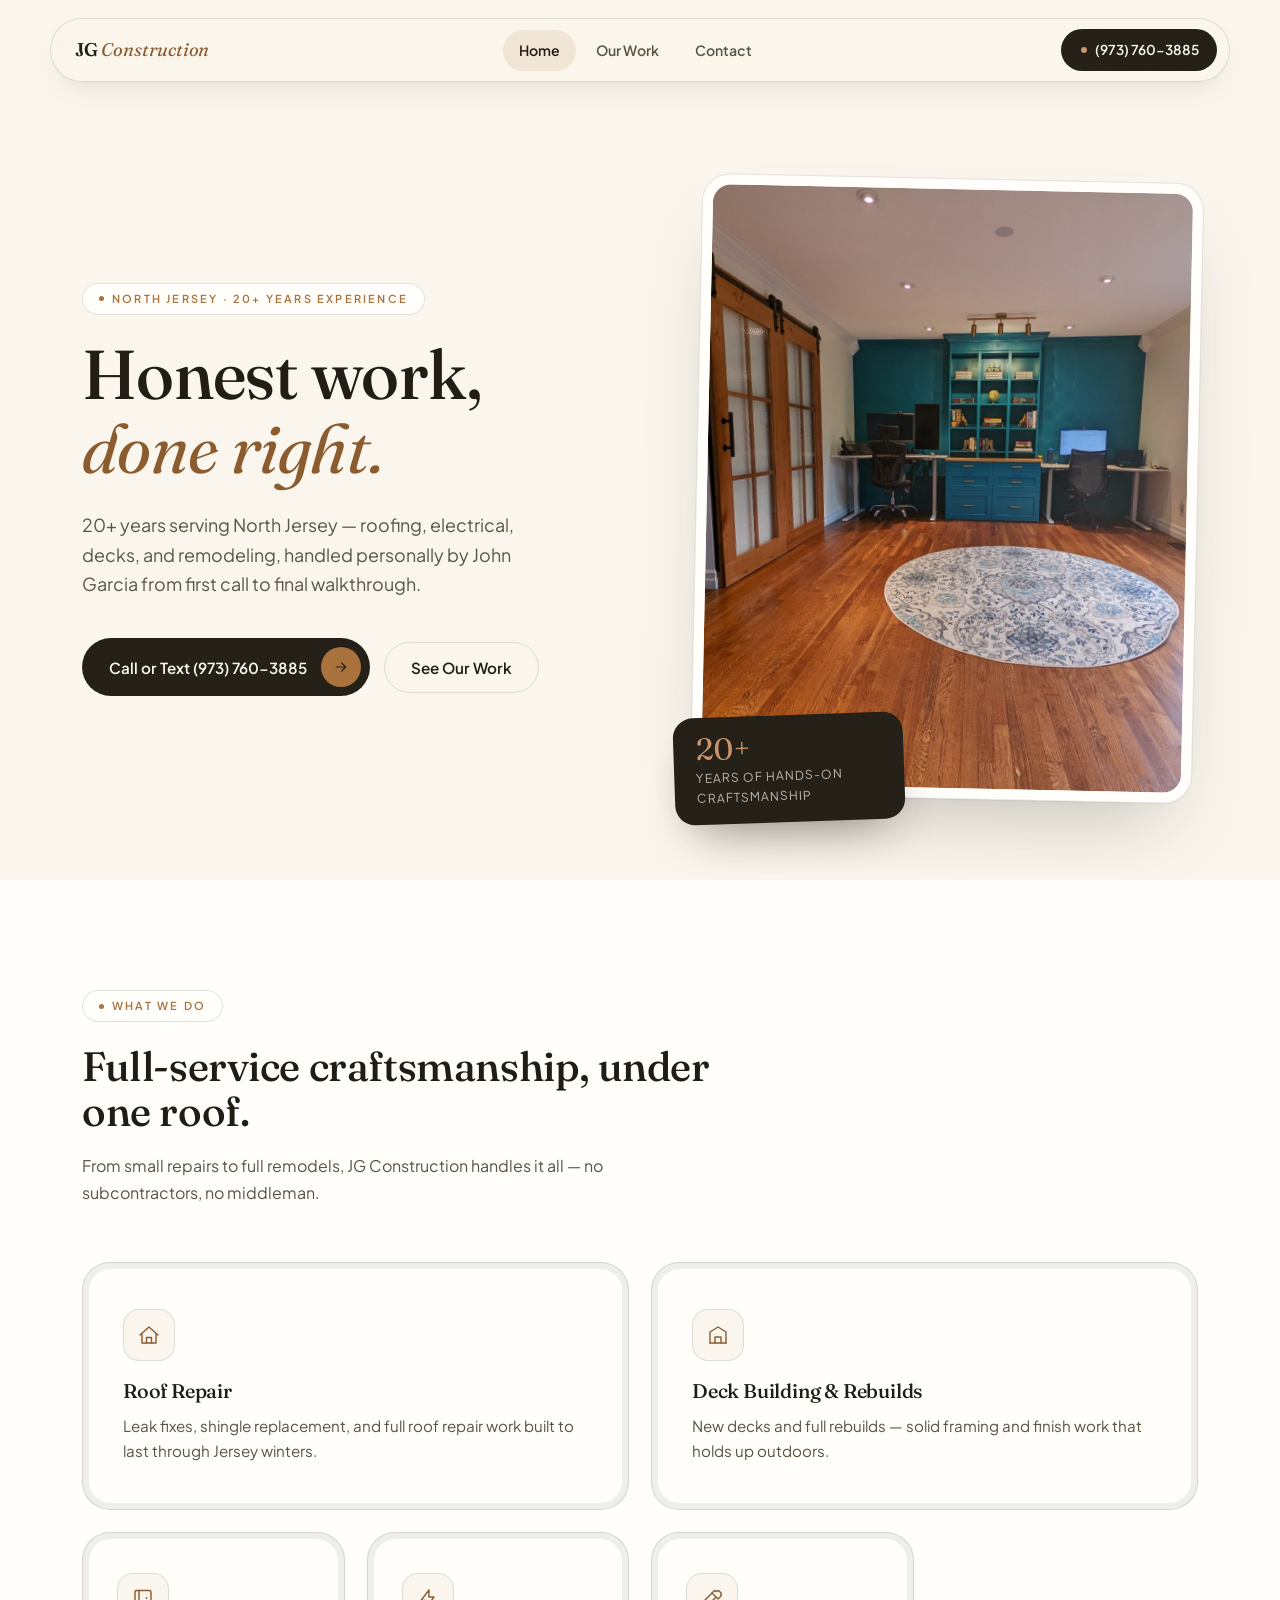
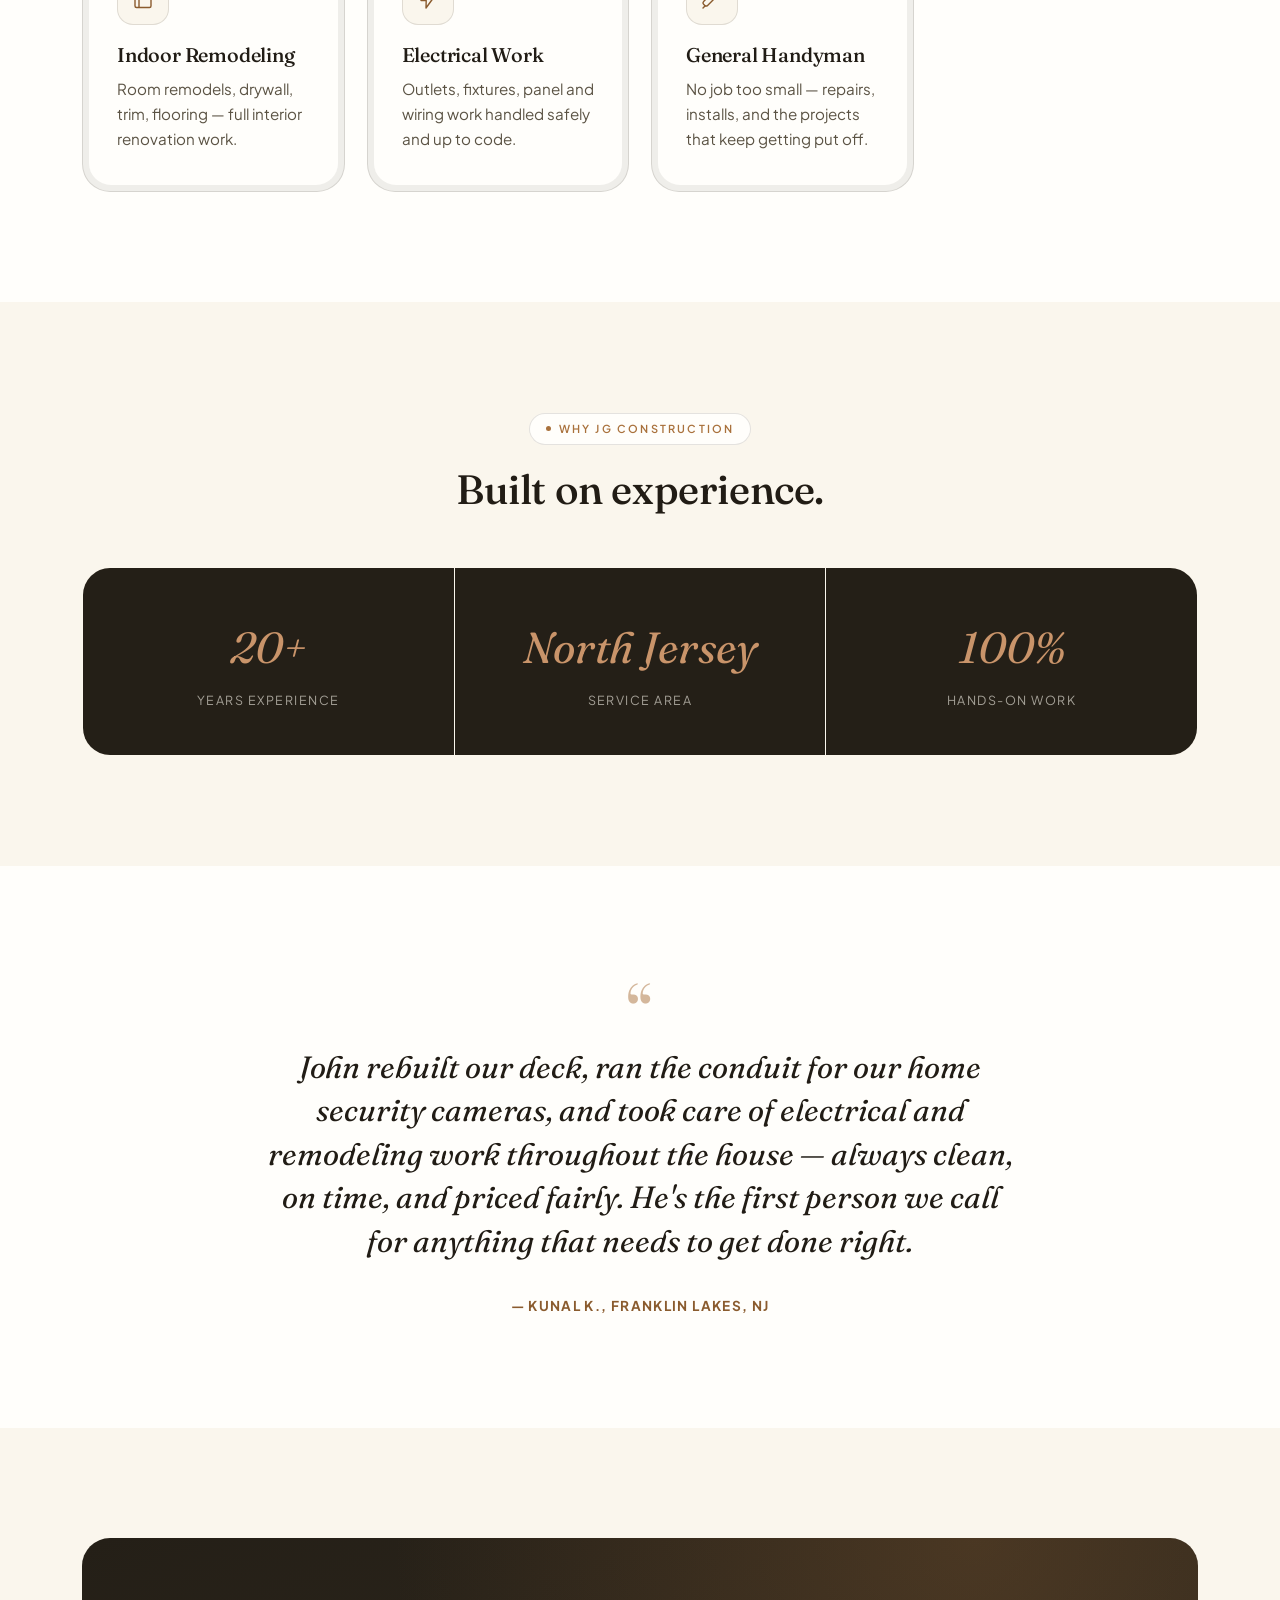
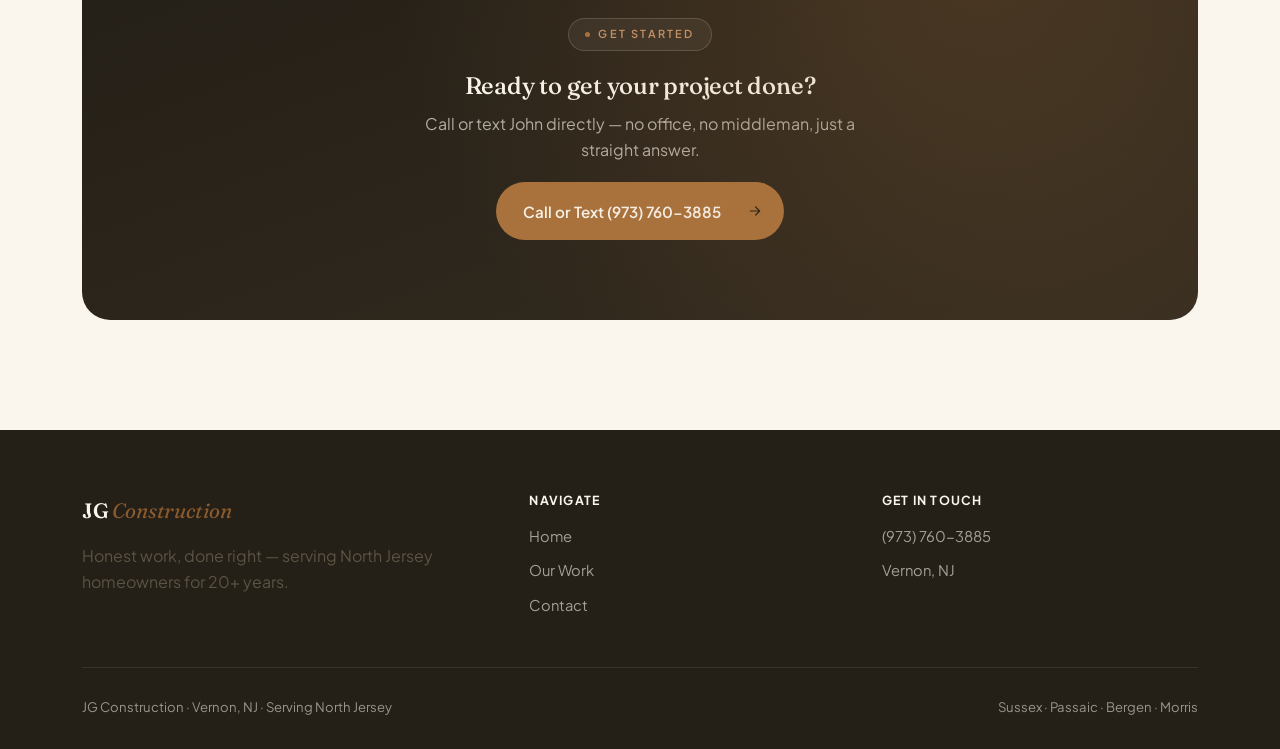
==== commit 6fc4b65a: "Add lightbox for gallery photos; remove camera/conduit service (not offered) - Click any project pho" ====
--- a/index.html
+++ b/index.html
@@ -90,16 +90,6 @@
       <div class="card reveal reveal-2">
         <div class="card-inner">
           <div class="icon-badge">
-            <svg viewBox="0 0 24 24" fill="none" stroke="currentColor" stroke-linecap="round" stroke-linejoin="round"><path d="M3 8.5h4.2l1.5-2.3h6.6l1.5 2.3H21a1 1 0 0 1 1 1V18a1 1 0 0 1-1 1H3a1 1 0 0 1-1-1V9.5a1 1 0 0 1 1-1Z"/><circle cx="12" cy="13" r="3.2"/></svg>
-          </div>
-          <h3>Camera &amp; Conduit Installation</h3>
-          <p>Clean, hidden conduit runs and precise mounting for home security camera systems.</p>
-        </div>
-      </div>
-
-      <div class="card reveal reveal-3">
-        <div class="card-inner">
-          <div class="icon-badge">
             <svg viewBox="0 0 24 24" fill="none" stroke="currentColor" stroke-linecap="round" stroke-linejoin="round"><path d="M4 20V9l8-5 8 5v11"/><path d="M4 20h16"/><path d="M9 20v-6h6v6"/></svg>
           </div>
           <h3>Deck Building &amp; Rebuilds</h3>
@@ -107,7 +97,7 @@
         </div>
       </div>
 
-      <div class="card reveal reveal-4">
+      <div class="card reveal reveal-3">
         <div class="card-inner">
           <div class="icon-badge">
             <svg viewBox="0 0 24 24" fill="none" stroke="currentColor" stroke-linecap="round" stroke-linejoin="round"><rect x="4" y="3.5" width="16" height="17" rx="1.5"/><path d="M8 3.5V20M15.5 10.8v.6"/></svg>
@@ -117,7 +107,7 @@
         </div>
       </div>
 
-      <div class="card reveal reveal-5">
+      <div class="card reveal reveal-4">
         <div class="card-inner">
           <div class="icon-badge">
             <svg viewBox="0 0 24 24" fill="none" stroke="currentColor" stroke-linecap="round" stroke-linejoin="round"><path d="M13 3 5 13.5h5.2L10 21l8-11h-5.2L13 3Z"/></svg>
@@ -127,7 +117,7 @@
         </div>
       </div>
 
-      <div class="card reveal reveal-6">
+      <div class="card reveal reveal-5">
         <div class="card-inner">
           <div class="icon-badge">
             <svg viewBox="0 0 24 24" fill="none" stroke="currentColor" stroke-linecap="round" stroke-linejoin="round"><path d="M14.5 3.5 12 6l6 6 2.5-2.5a3.5 3.5 0 0 0-4.9-4.9Z"/><path d="M12 6 3.6 14.4a2 2 0 0 0 0 2.8l1.2 1.2a2 2 0 0 0 2.8 0L16 10"/><path d="m5 19-2 2"/></svg>
--- a/css/style.css
+++ b/css/style.css
@@ -795,6 +795,19 @@
   border-radius: calc(var(--radius-lg) - 8px);
   overflow: hidden;
   aspect-ratio: 4/3.1;
+  display: block;
+  width: 100%;
+  margin: 0;
+  padding: 0;
+  border: 0;
+  background: none;
+  font: inherit;
+  cursor: pointer;
+}
+
+.project-img:focus-visible {
+  outline: 2px solid var(--brass);
+  outline-offset: 3px;
 }
 
 .project-img img {
@@ -916,3 +929,80 @@
   .nav-island { padding: 8px 8px 8px 18px; }
   .cta-band { padding: 56px 24px; }
 }
+
+/* ---------------- Lightbox ---------------- */
+.lightbox {
+  position: fixed;
+  inset: 0;
+  z-index: 200;
+  display: flex;
+  align-items: center;
+  justify-content: center;
+  background: rgba(20, 16, 11, 0.92);
+  backdrop-filter: blur(6px);
+  -webkit-backdrop-filter: blur(6px);
+  opacity: 0;
+  visibility: hidden;
+  transition: opacity 0.3s var(--ease), visibility 0.3s;
+  padding: 24px;
+}
+
+.lightbox.is-open { opacity: 1; visibility: visible; }
+
+.lightbox-figure {
+  margin: 0;
+  max-width: min(90vw, 1100px);
+  max-height: 88vh;
+  display: flex;
+  flex-direction: column;
+  align-items: center;
+}
+
+.lightbox-img {
+  max-width: 100%;
+  max-height: 78vh;
+  width: auto;
+  height: auto;
+  border-radius: var(--radius-md);
+  box-shadow: 0 40px 90px -30px rgba(0,0,0,0.6);
+}
+
+.lightbox-figure figcaption {
+  margin-top: 16px;
+  color: var(--cream);
+  font-size: 0.9rem;
+  text-align: center;
+  opacity: 0.85;
+}
+
+.lightbox-close,
+.lightbox-nav {
+  position: absolute;
+  border: 1px solid var(--hairline-inv);
+  background: rgba(250, 246, 237, 0.08);
+  color: var(--cream);
+  border-radius: 50%;
+  width: 44px;
+  height: 44px;
+  display: inline-flex;
+  align-items: center;
+  justify-content: center;
+  cursor: pointer;
+  font-size: 1.3rem;
+  line-height: 1;
+  transition: background 0.25s var(--ease), transform 0.25s var(--ease);
+}
+
+.lightbox-close:hover,
+.lightbox-nav:hover { background: rgba(250, 246, 237, 0.18); }
+
+.lightbox-close { top: 20px; right: 20px; font-size: 1.6rem; }
+.lightbox-prev { left: 20px; top: 50%; transform: translateY(-50%); }
+.lightbox-next { right: 20px; top: 50%; transform: translateY(-50%); }
+.lightbox-prev:hover { transform: translateY(-50%) translateX(-2px); }
+.lightbox-next:hover { transform: translateY(-50%) translateX(2px); }
+
+@media (max-width: 640px) {
+  .lightbox-prev, .lightbox-next { width: 38px; height: 38px; }
+  .lightbox-close { width: 38px; height: 38px; top: 14px; right: 14px; }
+}
